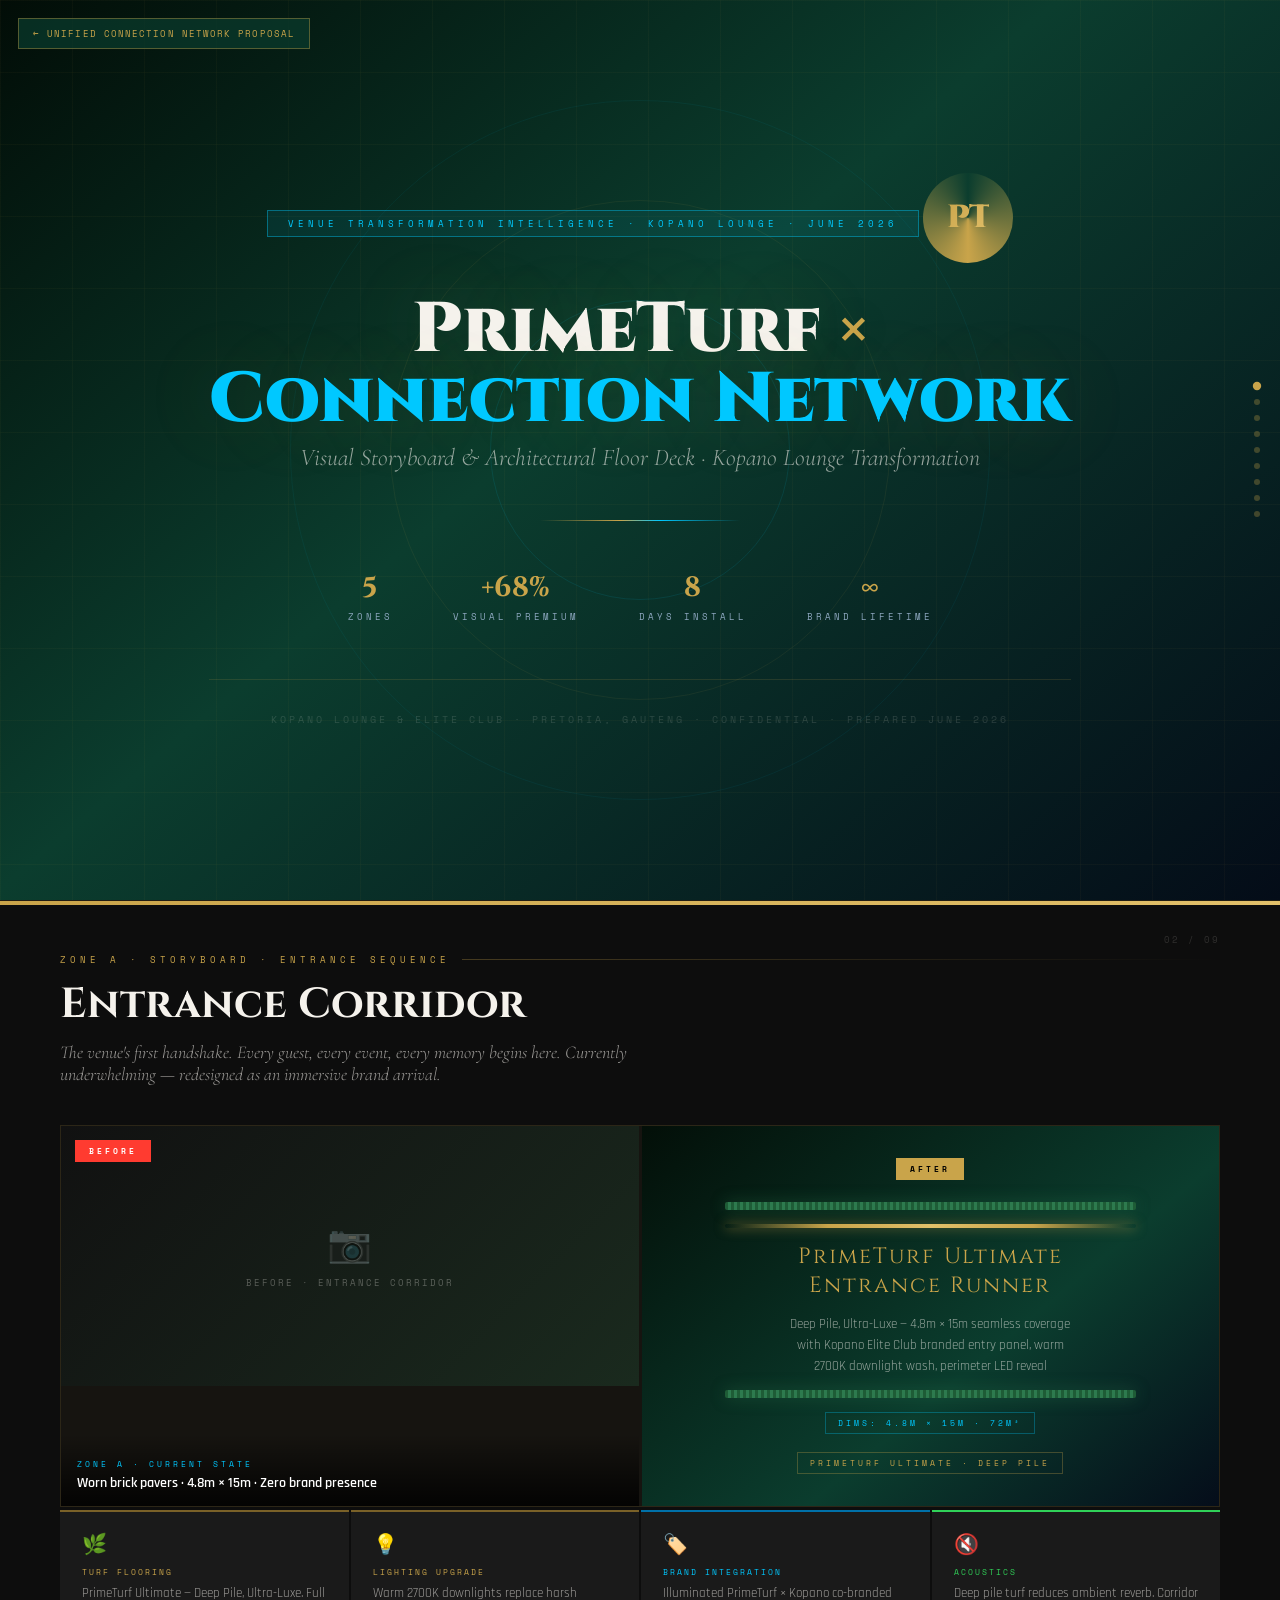
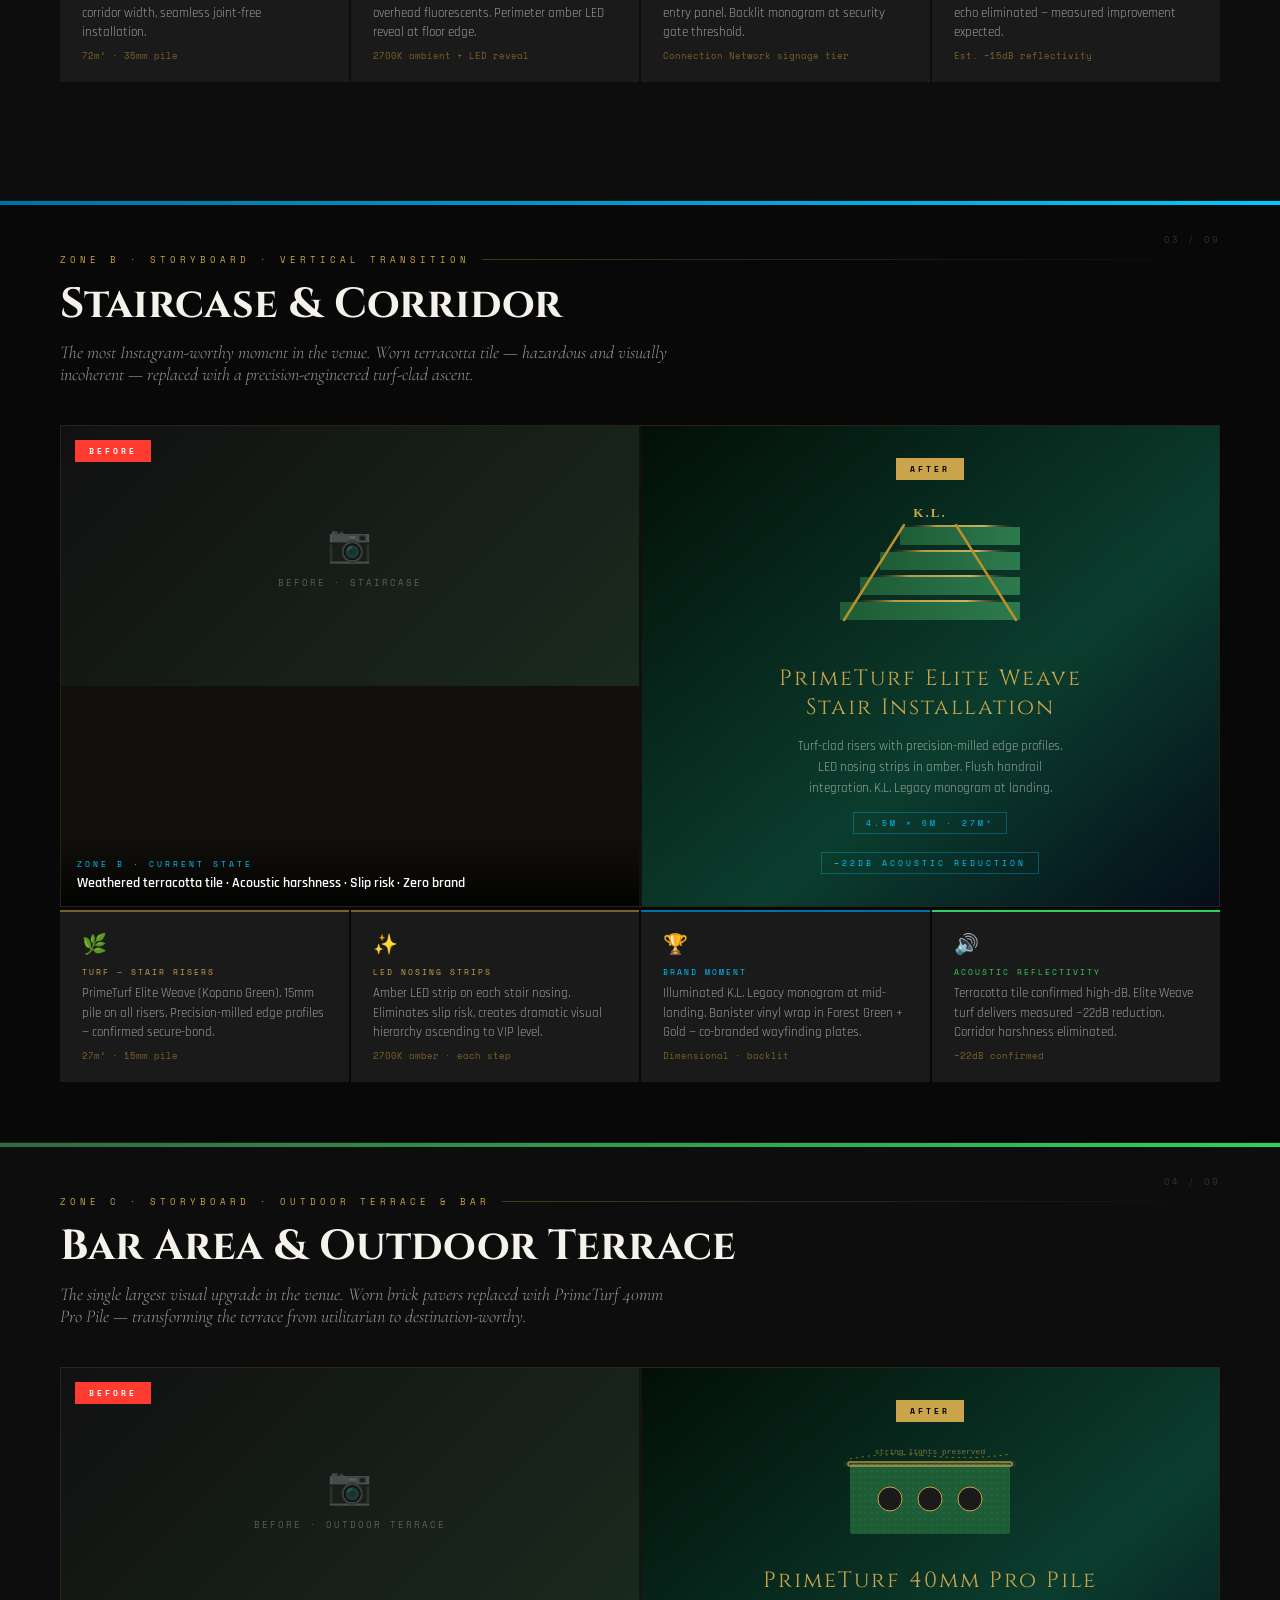
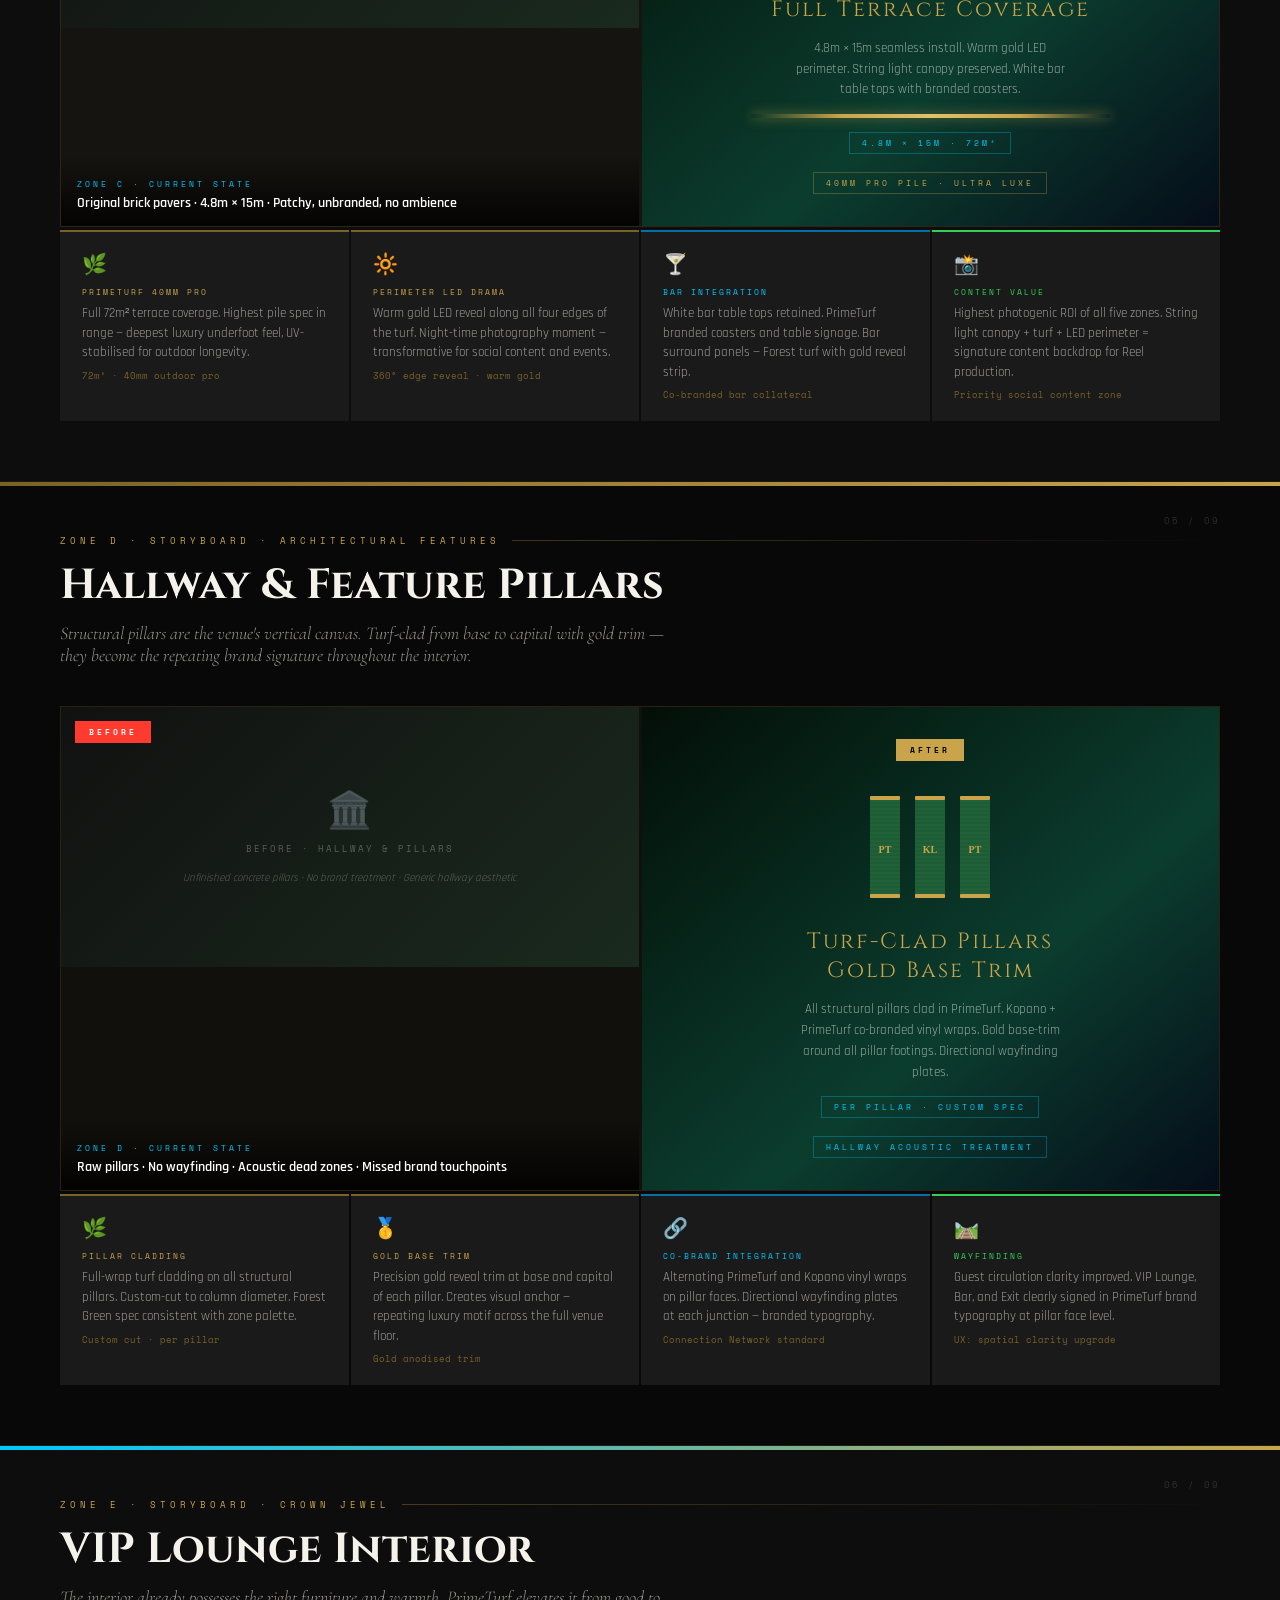
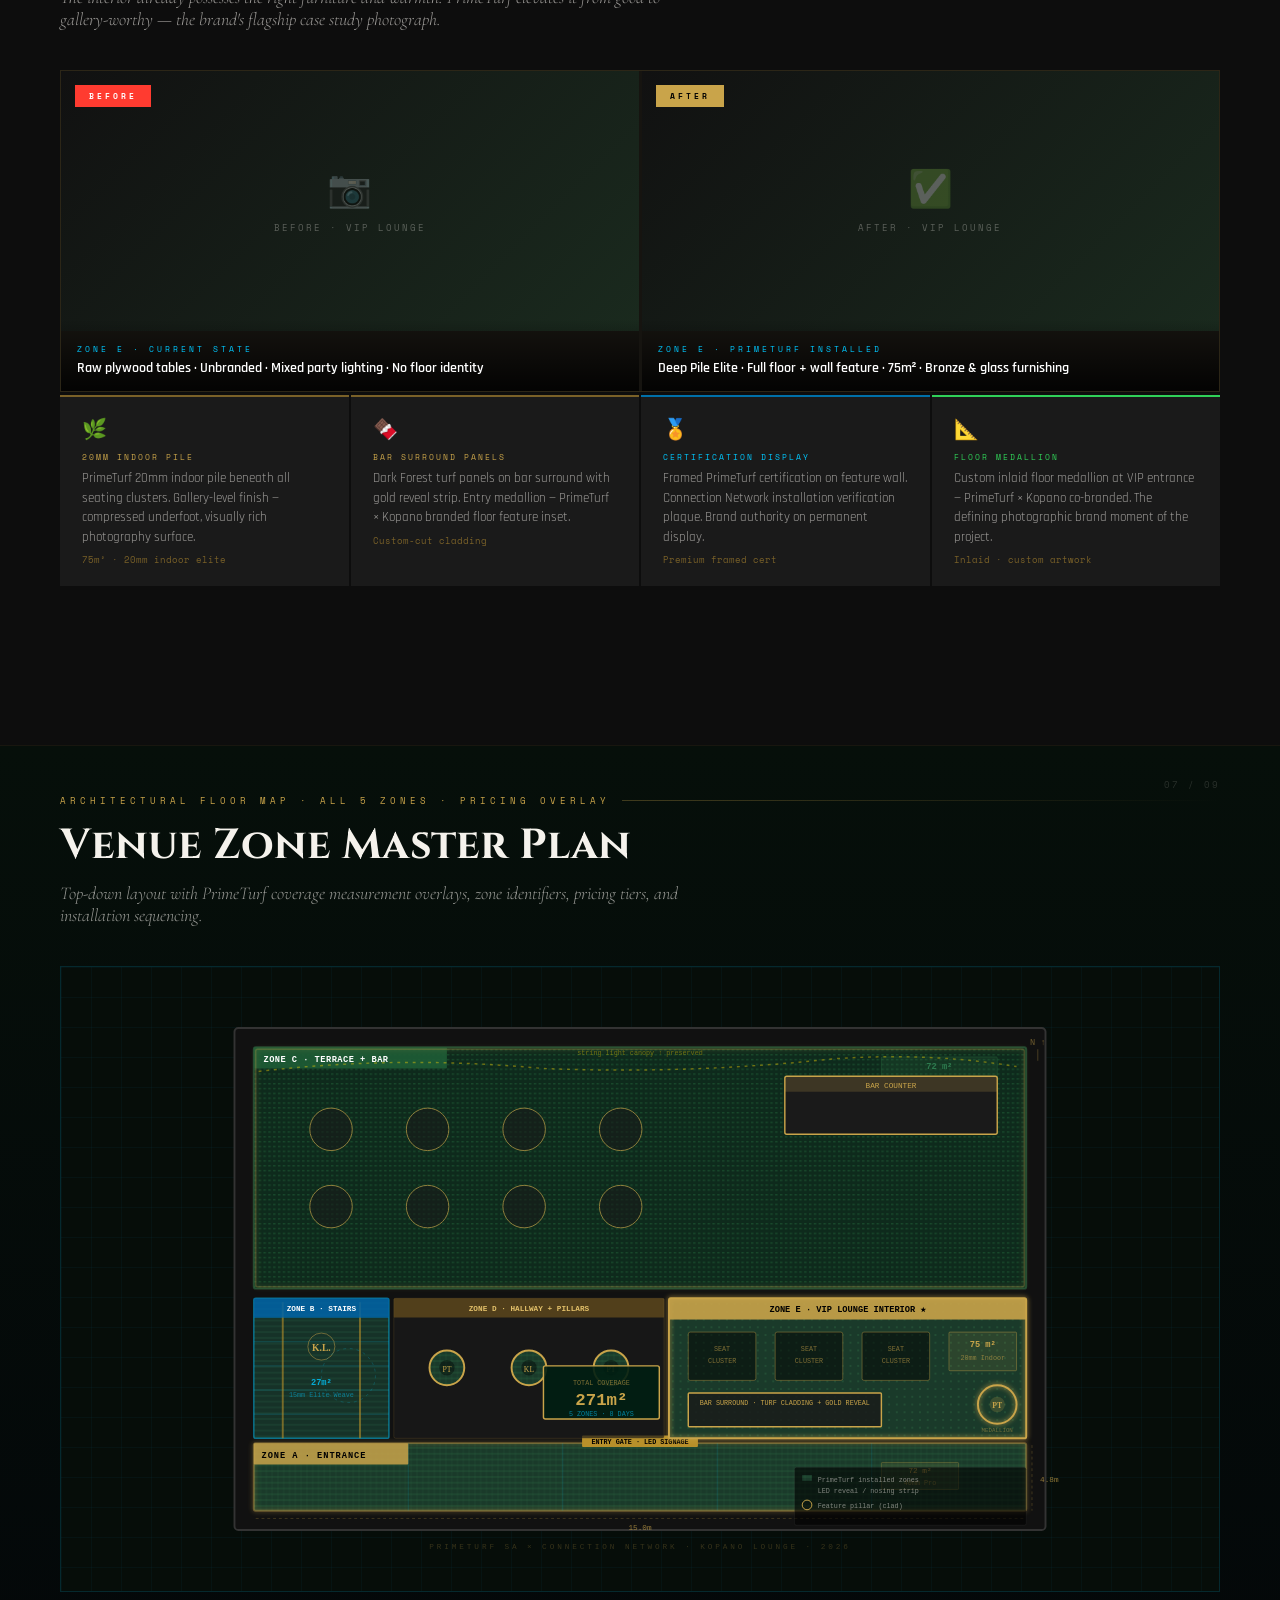
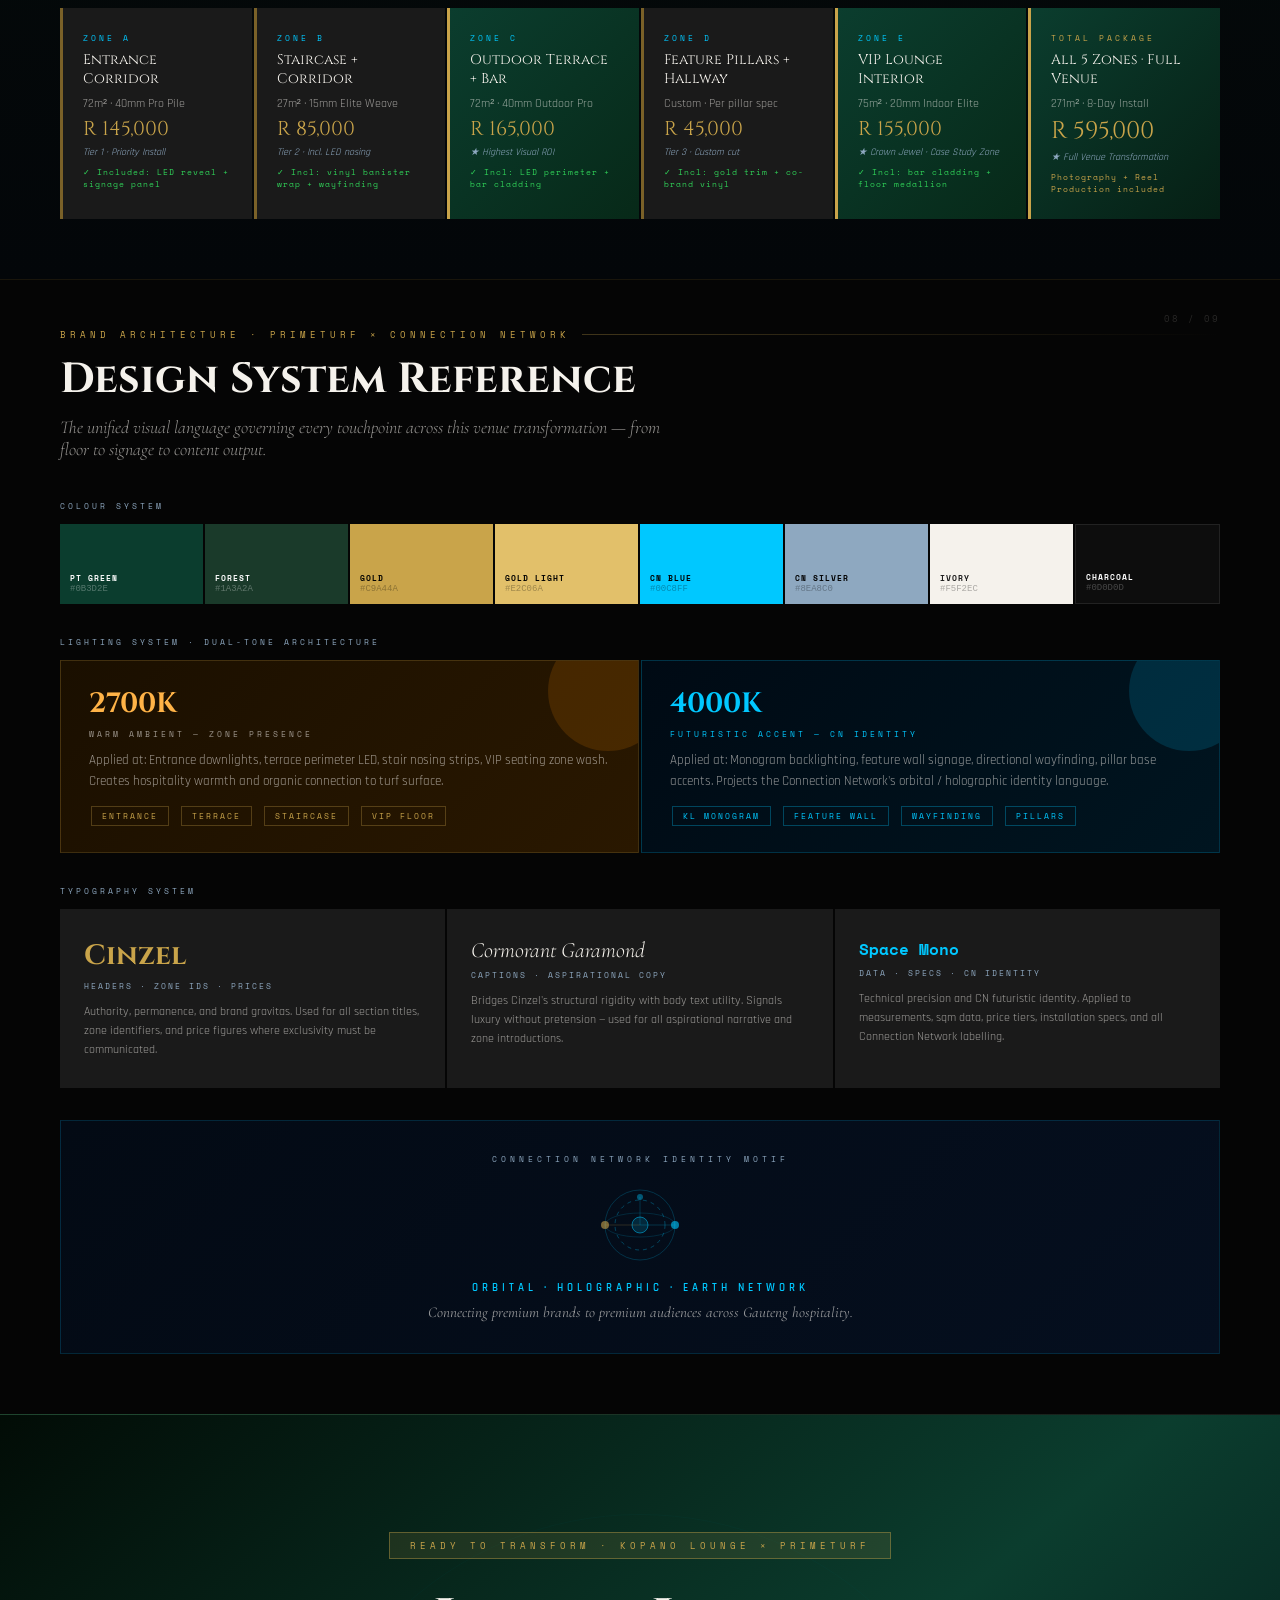
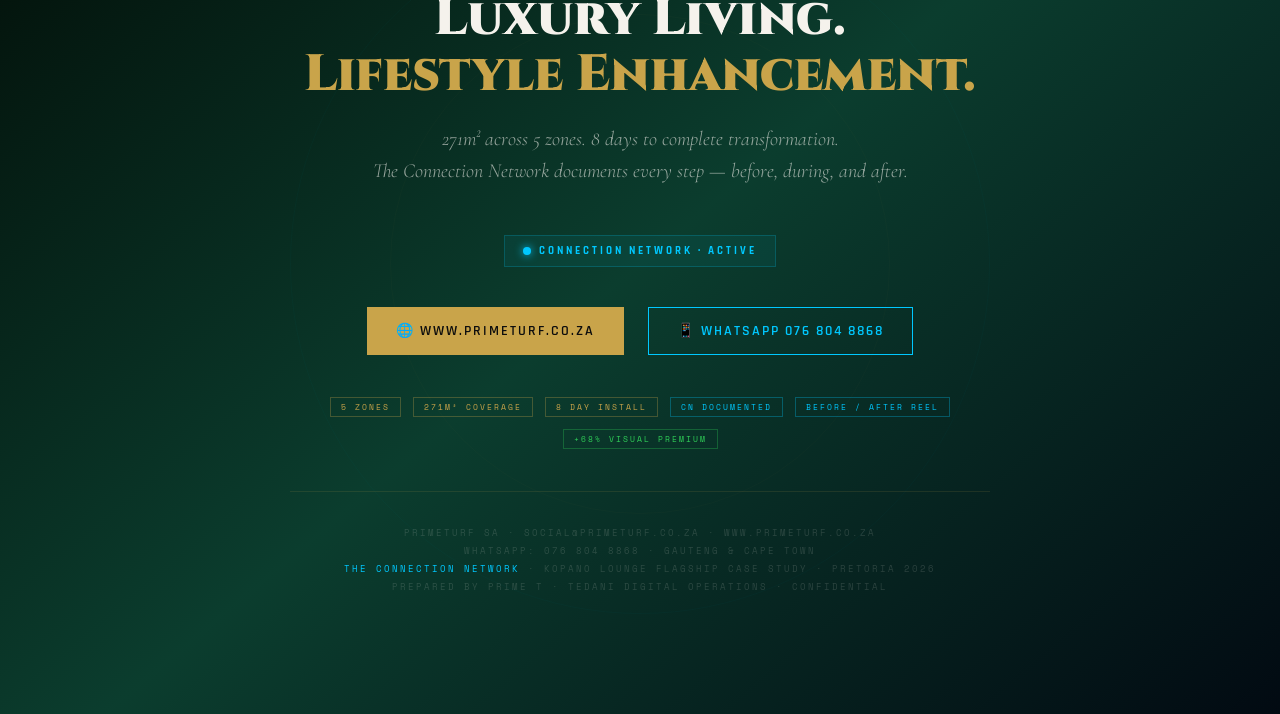
==== proposals/primeturf-storyboard.html @ d33a5ee0 "Link unified proposal to each partner's standalone branded deck Adds the PrimeTurf storyboard deck i" ====
<!DOCTYPE html>
<html lang="en">
<head>
<meta charset="UTF-8">
<meta name="viewport" content="width=device-width, initial-scale=1.0">
<title>PrimeTurf × Connection Network — Storyboard & Floor Map Deck</title>
<link href="https://fonts.googleapis.com/css2?family=Cinzel:wght@400;600;700;900&family=Cormorant+Garamond:ital,wght@0,300;0,400;0,600;1,300;1,400&family=Rajdhani:wght@300;400;500;600;700&family=Space+Mono:wght@400;700&display=swap" rel="stylesheet">
<style>
:root {
  --pt-green:   #0B3D2E;
  --pt-green2:  #1A3A2A;
  --pt-green3:  #2d6b43;
  --gold:       #C9A44A;
  --gold-lt:    #E2C06A;
  --gold-dim:   #7a6128;
  --ivory:      #F5F2EC;
  --ivory-dim:  rgba(245,242,236,0.6);
  --ivory-faint:rgba(245,242,236,0.15);
  --charcoal:   #0D0D0D;
  --smoke:      #1A1A1A;
  --mid:        #2E2E2E;
  --cn-blue:    #00C8FF;
  --cn-blue2:   #0070A8;
  --cn-silver:  #8EA8C0;
  --cn-glow:    rgba(0,200,255,0.12);
  --danger:     #FF3B30;
  --warn:       #FF9500;
  --ok:         #30D158;
}

*, *::before, *::after { margin:0; padding:0; box-sizing:border-box; }

html { scroll-behavior: smooth; }

body {
  background: var(--charcoal);
  color: var(--ivory);
  font-family: 'Rajdhani', sans-serif;
  overflow-x: hidden;
  font-size: 16px;
}

/* ══ SLIDE WRAPPER ══ */
.slide {
  min-height: 100vh;
  position: relative;
  overflow: hidden;
  display: flex;
  flex-direction: column;
}
.slide + .slide { border-top: 1px solid rgba(201,164,74,0.1); }

/* ══════════════════════════════════════
   SLIDE 01 — COVER
══════════════════════════════════════ */
.s-cover {
  background: linear-gradient(140deg, #020d07 0%, #0B3D2E 45%, #040c18 100%);
  align-items: center;
  justify-content: center;
  text-align: center;
  padding: 60px 40px;
}
.s-cover .grid-lines {
  position: absolute;
  inset: 0;
  background-image:
    linear-gradient(rgba(201,164,74,0.04) 1px, transparent 1px),
    linear-gradient(90deg, rgba(201,164,74,0.04) 1px, transparent 1px);
  background-size: 72px 72px;
}
/* Orbital rings */
.orbit-wrap {
  position: absolute;
  inset: 0;
  pointer-events: none;
}
.orbit {
  position: absolute;
  border-radius: 50%;
  border: 1px solid;
  animation: spin linear infinite;
}
.orbit-1 {
  width: 700px; height: 700px;
  top: 50%; left: 50%;
  transform: translate(-50%,-50%);
  border-color: rgba(0,200,255,0.06);
  animation-duration: 60s;
}
.orbit-2 {
  width: 500px; height: 500px;
  top: 50%; left: 50%;
  transform: translate(-50%,-50%);
  border-color: rgba(201,164,74,0.08);
  animation-duration: 40s;
  animation-direction: reverse;
}
.orbit-3 {
  width: 300px; height: 300px;
  top: 50%; left: 50%;
  transform: translate(-50%,-50%);
  border-color: rgba(0,200,255,0.1);
  animation-duration: 25s;
}
@keyframes spin { to { transform: translate(-50%,-50%) rotate(360deg); } }

.cover-inner { position: relative; z-index: 2; }
.cover-badge {
  display: inline-block;
  border: 1px solid rgba(0,200,255,0.4);
  background: rgba(0,200,255,0.08);
  color: var(--cn-blue);
  font-family: 'Space Mono', monospace;
  font-size: 9px;
  letter-spacing: 4px;
  text-transform: uppercase;
  padding: 6px 20px;
  margin-bottom: 40px;
}
.cover-logo-pt {
  display: inline-flex;
  align-items: center;
  justify-content: center;
  width: 90px; height: 90px;
  border-radius: 50%;
  background: conic-gradient(from 0deg, var(--pt-green), var(--gold), var(--pt-green));
  margin-bottom: 32px;
  position: relative;
}
.cover-logo-pt .monogram {
  font-family: 'Cinzel', serif;
  font-size: 32px;
  font-weight: 900;
  background: linear-gradient(135deg, var(--gold), var(--gold-lt));
  -webkit-background-clip: text;
  -webkit-text-fill-color: transparent;
  letter-spacing: -2px;
}
.cover-h1 {
  font-family: 'Cinzel', serif;
  font-size: clamp(32px,5.5vw,72px);
  font-weight: 900;
  line-height: 1;
  color: var(--ivory);
  text-shadow: 0 0 80px rgba(201,164,74,0.2);
  margin-bottom: 8px;
}
.cover-h1 .x { color: var(--gold); }
.cover-h1 .cn { color: var(--cn-blue); }
.cover-sub {
  font-family: 'Cormorant Garamond', serif;
  font-size: clamp(16px,2vw,24px);
  font-weight: 300;
  font-style: italic;
  color: var(--ivory-dim);
  margin-bottom: 48px;
}
.cover-divider {
  width: 200px;
  height: 1px;
  background: linear-gradient(90deg, transparent, var(--gold) 40%, var(--cn-blue) 60%, transparent);
  margin: 0 auto 48px;
}
.cover-stats {
  display: flex;
  gap: 60px;
  justify-content: center;
  flex-wrap: wrap;
}
.cs-item { text-align: center; }
.cs-val {
  font-family: 'Cinzel', serif;
  font-size: 28px;
  font-weight: 700;
  color: var(--gold);
  display: block;
}
.cs-label {
  font-family: 'Space Mono', monospace;
  font-size: 9px;
  letter-spacing: 3px;
  text-transform: uppercase;
  color: var(--cn-silver);
  margin-top: 4px;
  display: block;
}
.cover-venue {
  margin-top: 56px;
  padding-top: 32px;
  border-top: 1px solid rgba(201,164,74,0.15);
  font-family: 'Space Mono', monospace;
  font-size: 10px;
  letter-spacing: 3px;
  color: var(--ivory-faint);
  text-transform: uppercase;
}

/* ══════════════════════════════════════
   SLIDE HEADER COMPONENT
══════════════════════════════════════ */
.slide-hdr {
  padding: 48px 60px 0;
  position: relative;
  z-index: 2;
}
.slide-hdr .eyebrow {
  font-family: 'Space Mono', monospace;
  font-size: 9px;
  letter-spacing: 4px;
  text-transform: uppercase;
  color: var(--gold);
  margin-bottom: 10px;
  display: flex;
  align-items: center;
  gap: 12px;
}
.slide-hdr .eyebrow::after {
  content: '';
  flex: 1;
  height: 1px;
  background: linear-gradient(90deg, rgba(201,164,74,0.3), transparent);
}
.slide-hdr h2 {
  font-family: 'Cinzel', serif;
  font-size: clamp(22px,3.5vw,42px);
  font-weight: 700;
  color: var(--ivory);
  margin-bottom: 8px;
}
.slide-hdr .intro {
  font-family: 'Cormorant Garamond', serif;
  font-size: 18px;
  font-weight: 300;
  font-style: italic;
  color: var(--ivory-dim);
  max-width: 620px;
}
.slide-body { padding: 40px 60px 60px; position: relative; z-index: 2; }

/* ══════════════════════════════════════
   SLIDE 02–06 — STORYBOARD ZONES
══════════════════════════════════════ */
.s-zone {
  background: var(--charcoal);
}
.s-zone.alt { background: #080808; }

/* Before / After frame */
.ba-frame {
  display: grid;
  grid-template-columns: 1fr 1fr;
  gap: 3px;
  border: 1px solid rgba(201,164,74,0.12);
  background: rgba(201,164,74,0.05);
  overflow: hidden;
}
@media(max-width:700px){ .ba-frame { grid-template-columns:1fr; } }

.ba-panel {
  position: relative;
  min-height: 320px;
  overflow: hidden;
  display: flex;
  flex-direction: column;
}
.ba-img {
  width:100%; height:100%;
  object-fit: cover;
  display: block;
  flex: 1;
  min-height: 280px;
}
.ba-panel.before .ba-img {
  filter: saturate(0.3) brightness(0.6) contrast(1.1);
}
.ba-panel.after-render {
  background: linear-gradient(140deg, #030f08 0%, var(--pt-green) 60%, #050d1a 100%);
  min-height: 320px;
  display: flex;
  flex-direction: column;
  align-items: center;
  justify-content: center;
  gap: 14px;
  padding: 32px;
}

.ba-stamp {
  position: absolute;
  top: 14px; left: 14px;
  font-family: 'Space Mono', monospace;
  font-size: 8px;
  font-weight: 700;
  letter-spacing: 3px;
  text-transform: uppercase;
  padding: 5px 14px;
  z-index: 3;
}
.ba-panel.before .ba-stamp { background: var(--danger); color: #fff; }
.ba-panel.after .ba-stamp,
.ba-panel.after-render .ba-stamp { background: var(--gold); color: #000; }

.ba-caption {
  position: absolute;
  bottom: 0; left: 0; right: 0;
  background: linear-gradient(transparent, rgba(0,0,0,0.85));
  padding: 24px 16px 14px;
  z-index: 2;
}
.ba-caption .zone-id {
  font-family: 'Space Mono', monospace;
  font-size: 8px;
  letter-spacing: 3px;
  text-transform: uppercase;
  color: var(--cn-blue);
  margin-bottom: 4px;
}
.ba-caption .issue {
  font-size: 14px;
  font-weight: 600;
  color: #fff;
}

/* After mockup content */
.ar-icon { font-size: 48px; }
.ar-title {
  font-family: 'Cinzel', serif;
  font-size: clamp(14px,1.8vw,22px);
  color: var(--gold);
  text-align: center;
  letter-spacing: 2px;
}
.ar-desc {
  font-size: 13px;
  color: var(--ivory-dim);
  text-align: center;
  line-height: 1.6;
  max-width: 280px;
}
.ar-tag {
  font-family: 'Space Mono', monospace;
  font-size: 8px;
  letter-spacing: 3px;
  text-transform: uppercase;
  color: var(--cn-blue);
  border: 1px solid rgba(0,200,255,0.3);
  padding: 4px 12px;
}
.ar-turf {
  width: 80%;
  height: 8px;
  background: repeating-linear-gradient(90deg, #1e5c36, #1e5c36 3px, #2d7a4e 3px, #2d7a4e 6px);
  border-radius: 2px;
  box-shadow: 0 0 16px rgba(45,122,78,0.4);
}
.ar-led {
  width: 80%;
  height: 4px;
  background: linear-gradient(90deg, transparent, var(--gold), var(--gold-lt), var(--gold), transparent);
  box-shadow: 0 0 12px rgba(201,164,74,0.6);
  border-radius: 2px;
}

/* Annotation strip */
.annotations {
  display: grid;
  grid-template-columns: repeat(auto-fit, minmax(180px, 1fr));
  gap: 2px;
  margin-top: 3px;
}
.ann {
  background: var(--smoke);
  padding: 20px 22px;
  border-top: 2px solid var(--gold-dim);
  position: relative;
}
.ann.cn { border-top-color: var(--cn-blue2); }
.ann.ok { border-top-color: var(--ok); }
.ann-ico {
  font-size: 20px;
  margin-bottom: 8px;
  display: block;
}
.ann-label {
  font-family: 'Space Mono', monospace;
  font-size: 8px;
  letter-spacing: 2px;
  text-transform: uppercase;
  color: var(--gold);
  margin-bottom: 6px;
}
.ann.cn .ann-label { color: var(--cn-blue); }
.ann.ok .ann-label { color: var(--ok); }
.ann-text {
  font-size: 13px;
  color: var(--ivory-dim);
  line-height: 1.5;
}
.ann-spec {
  font-family: 'Space Mono', monospace;
  font-size: 9px;
  color: var(--gold-dim);
  margin-top: 6px;
}

/* zone color bars */
.zone-bar {
  height: 4px;
  width: 100%;
}
.zone-a .zone-bar { background: linear-gradient(90deg, var(--gold), var(--gold-lt)); }
.zone-b .zone-bar { background: linear-gradient(90deg, var(--cn-blue2), var(--cn-blue)); }
.zone-c .zone-bar { background: linear-gradient(90deg, var(--pt-green3), var(--ok)); }
.zone-d .zone-bar { background: linear-gradient(90deg, var(--gold-dim), var(--gold)); }
.zone-e .zone-bar { background: linear-gradient(90deg, var(--cn-blue), var(--gold)); }

/* ══════════════════════════════════════
   SLIDE 07 — FLOOR MAP
══════════════════════════════════════ */
.s-floormap {
  background: linear-gradient(180deg, #060f0a 0%, #030609 100%);
}
.floormap-wrap {
  position: relative;
  width: 100%;
  max-width: 900px;
  margin: 0 auto;
}

/* Top-down floor SVG container */
.floor-svg-wrap {
  background: #060d09;
  border: 1px solid rgba(0,200,255,0.15);
  padding: 32px;
  position: relative;
  overflow: hidden;
}
.floor-svg-wrap::before {
  content: '';
  position: absolute;
  inset: 0;
  background-image:
    linear-gradient(rgba(0,200,255,0.04) 1px, transparent 1px),
    linear-gradient(90deg, rgba(0,200,255,0.04) 1px, transparent 1px);
  background-size: 30px 30px;
}
.floor-svg-wrap svg { position: relative; z-index: 2; display: block; }

/* Pricing table */
.pricing-grid {
  display: grid;
  grid-template-columns: repeat(auto-fit, minmax(160px, 1fr));
  gap: 2px;
  margin-top: 3px;
}
.price-card {
  background: var(--smoke);
  padding: 24px 20px;
  border-left: 3px solid var(--gold-dim);
  transition: border-color 0.2s;
}
.price-card:hover { border-left-color: var(--gold); }
.price-card.featured {
  background: linear-gradient(135deg, #0B3D2E 0%, #072918 100%);
  border-left-color: var(--gold);
}
.price-zone {
  font-family: 'Space Mono', monospace;
  font-size: 8px;
  letter-spacing: 3px;
  text-transform: uppercase;
  color: var(--cn-blue);
  margin-bottom: 6px;
}
.price-name {
  font-family: 'Cinzel', serif;
  font-size: 14px;
  color: var(--ivory);
  margin-bottom: 8px;
}
.price-sqm {
  font-size: 12px;
  color: var(--ivory-dim);
  margin-bottom: 4px;
}
.price-val {
  font-family: 'Cinzel', serif;
  font-size: 20px;
  color: var(--gold);
}
.price-tier {
  font-size: 10px;
  color: var(--cn-silver);
  margin-top: 4px;
  font-style: italic;
}
.price-note {
  font-family: 'Space Mono', monospace;
  font-size: 8px;
  color: var(--ok);
  margin-top: 8px;
  letter-spacing: 1px;
}

/* ══════════════════════════════════════
   SLIDE 08 — BRAND SYSTEM
══════════════════════════════════════ */
.s-brand { background: #050505; }
.palette-strip {
  display: flex;
  gap: 2px;
  margin-bottom: 32px;
  flex-wrap: wrap;
}
.swatch {
  flex: 1; min-width: 100px;
  height: 80px;
  display: flex;
  flex-direction: column;
  justify-content: flex-end;
  padding: 10px;
}
.sw-name {
  font-family: 'Space Mono', monospace;
  font-size: 8px;
  font-weight: 700;
  letter-spacing: 1px;
  text-transform: uppercase;
}
.sw-hex { font-family: monospace; font-size: 9px; opacity: 0.6; }
.light-system {
  display: grid;
  grid-template-columns: 1fr 1fr;
  gap: 2px;
  margin-bottom: 32px;
}
.light-card {
  padding: 24px 28px;
  position: relative;
  overflow: hidden;
}
.light-card.warm {
  background: linear-gradient(135deg, #1a0f00, #2a1800);
  border: 1px solid rgba(201,164,74,0.2);
}
.light-card.cool {
  background: linear-gradient(135deg, #000a14, #001520);
  border: 1px solid rgba(0,200,255,0.2);
}
.light-card::before {
  content: '';
  position: absolute;
  top: -30px; right: -30px;
  width: 120px; height: 120px;
  border-radius: 50%;
  opacity: 0.15;
}
.light-card.warm::before { background: #FF8C00; }
.light-card.cool::before { background: var(--cn-blue); }
.light-temp {
  font-family: 'Cinzel', serif;
  font-size: 28px;
  font-weight: 700;
  margin-bottom: 6px;
}
.light-card.warm .light-temp { color: #FFB347; }
.light-card.cool .light-temp { color: var(--cn-blue); }
.light-label {
  font-family: 'Space Mono', monospace;
  font-size: 8px;
  letter-spacing: 3px;
  text-transform: uppercase;
  color: var(--ivory-dim);
  margin-bottom: 10px;
}
.light-desc { font-size: 13px; color: var(--ivory-dim); line-height: 1.6; }

/* ══════════════════════════════════════
   SLIDE 09 — CTA / CONTACT
══════════════════════════════════════ */
.s-cta {
  background: linear-gradient(140deg, #020c06 0%, #0B3D2E 50%, #020a12 100%);
  align-items: center;
  justify-content: center;
  text-align: center;
  padding: 80px 40px;
}
.cta-inner { position: relative; z-index: 2; max-width: 700px; margin: 0 auto; }
.cta-badge {
  display: inline-block;
  background: rgba(201,164,74,0.12);
  border: 1px solid rgba(201,164,74,0.4);
  color: var(--gold);
  font-family: 'Space Mono', monospace;
  font-size: 9px;
  letter-spacing: 4px;
  text-transform: uppercase;
  padding: 6px 20px;
  margin-bottom: 32px;
}
.cta-h {
  font-family: 'Cinzel', serif;
  font-size: clamp(28px,4vw,52px);
  font-weight: 900;
  color: var(--ivory);
  line-height: 1.1;
  margin-bottom: 20px;
}
.cta-sub {
  font-family: 'Cormorant Garamond', serif;
  font-size: 20px;
  font-weight: 300;
  font-style: italic;
  color: var(--ivory-dim);
  margin-bottom: 48px;
  line-height: 1.6;
}
.contact-row {
  display: flex;
  gap: 24px;
  justify-content: center;
  flex-wrap: wrap;
  margin-bottom: 40px;
}
.contact-btn {
  display: inline-flex;
  align-items: center;
  gap: 10px;
  padding: 14px 28px;
  font-family: 'Rajdhani', sans-serif;
  font-size: 14px;
  font-weight: 600;
  letter-spacing: 2px;
  text-transform: uppercase;
  text-decoration: none;
  transition: all 0.2s;
}
.contact-btn.primary {
  background: var(--gold);
  color: var(--charcoal);
  border: 1px solid var(--gold);
}
.contact-btn.primary:hover { background: var(--gold-lt); }
.contact-btn.secondary {
  background: transparent;
  color: var(--cn-blue);
  border: 1px solid var(--cn-blue);
}
.contact-btn.secondary:hover { background: rgba(0,200,255,0.08); }
.footer-line {
  border-top: 1px solid rgba(201,164,74,0.12);
  padding-top: 32px;
  font-family: 'Space Mono', monospace;
  font-size: 9px;
  letter-spacing: 2px;
  color: var(--ivory-faint);
  text-transform: uppercase;
  line-height: 2;
}

/* ══════════════════════════════════════
   NAV DOTS
══════════════════════════════════════ */
.nav-dots {
  position: fixed;
  right: 20px;
  top: 50%;
  transform: translateY(-50%);
  display: flex;
  flex-direction: column;
  gap: 10px;
  z-index: 100;
}
.nd {
  width: 6px; height: 6px;
  border-radius: 50%;
  background: rgba(201,164,74,0.3);
  cursor: pointer;
  transition: all 0.2s;
}
.nd:hover, .nd.active { background: var(--gold); transform: scale(1.4); }

/* ══ UTILITY ══ */
.divider-gold {
  width: 80px; height: 1px;
  background: linear-gradient(90deg, transparent, var(--gold), transparent);
  margin: 20px 0;
}
.tag {
  display: inline-block;
  font-family: 'Space Mono', monospace;
  font-size: 8px;
  letter-spacing: 2px;
  text-transform: uppercase;
  padding: 3px 10px;
  border: 1px solid rgba(201,164,74,0.3);
  color: var(--gold);
  margin: 2px;
}
.tag.cn { border-color: rgba(0,200,255,0.3); color: var(--cn-blue); }
.tag.ok { border-color: rgba(48,209,88,0.3); color: var(--ok); }

/* CN brand mark */
.cn-mark {
  display: inline-flex;
  align-items: center;
  gap: 8px;
  padding: 8px 18px;
  background: rgba(0,200,255,0.06);
  border: 1px solid rgba(0,200,255,0.2);
}
.cn-mark-text {
  font-family: 'Rajdhani', sans-serif;
  font-size: 11px;
  font-weight: 700;
  letter-spacing: 3px;
  color: var(--cn-blue);
  text-transform: uppercase;
}
.cn-dot {
  width: 8px; height: 8px;
  border-radius: 50%;
  background: var(--cn-blue);
  box-shadow: 0 0 8px var(--cn-blue);
  animation: pulse 2s ease-in-out infinite;
}
@keyframes pulse {
  0%,100% { box-shadow: 0 0 8px var(--cn-blue); opacity: 1; }
  50% { box-shadow: 0 0 18px var(--cn-blue); opacity: 0.7; }
}

/* image fallback placeholder */
.img-placeholder {
  width: 100%; min-height: 260px;
  background: linear-gradient(135deg, #111 0%, #1a2a1e 100%);
  display: flex; align-items: center; justify-content: center;
  flex-direction: column; gap: 8px;
}
.img-placeholder .ph-icon { font-size: 36px; opacity: 0.3; }
.img-placeholder .ph-text {
  font-family: 'Space Mono', monospace;
  font-size: 9px; letter-spacing: 2px; opacity: 0.3; text-transform: uppercase;
}

/* Slide number */
.slide-num {
  position: absolute;
  top: 32px; right: 60px;
  font-family: 'Space Mono', monospace;
  font-size: 9px;
  letter-spacing: 2px;
  color: var(--ivory-faint);
  z-index: 5;
}

/* ══ RESPONSIVE ══ */
@media(max-width:768px){
  .slide-hdr, .slide-body { padding-left: 24px; padding-right: 24px; }
  .slide-num { right: 24px; }
  .annotations { grid-template-columns: 1fr 1fr; }
  .pricing-grid { grid-template-columns: 1fr 1fr; }
  .light-system { grid-template-columns: 1fr; }
}
@media(max-width:480px){
  .annotations { grid-template-columns: 1fr; }
  .pricing-grid { grid-template-columns: 1fr; }
  .cover-stats { gap: 30px; }
  .nav-dots { display: none; }
}
</style>
</head>
<body>

<a href="../index.html" style="position:fixed; top:18px; left:18px; z-index:999; font-family:'Space Mono',monospace; font-size:9px; letter-spacing:0.12em; text-transform:uppercase; color:#C9A44A; border:1px solid rgba(201,164,74,0.4); background:rgba(11,61,46,0.7); padding:8px 14px; text-decoration:none;">&larr; Unified Connection Network Proposal</a>

<!-- NAV DOTS -->
<nav class="nav-dots">
  <div class="nd" onclick="document.getElementById('s1').scrollIntoView({behavior:'smooth'})"></div>
  <div class="nd" onclick="document.getElementById('s2').scrollIntoView({behavior:'smooth'})"></div>
  <div class="nd" onclick="document.getElementById('s3').scrollIntoView({behavior:'smooth'})"></div>
  <div class="nd" onclick="document.getElementById('s4').scrollIntoView({behavior:'smooth'})"></div>
  <div class="nd" onclick="document.getElementById('s5').scrollIntoView({behavior:'smooth'})"></div>
  <div class="nd" onclick="document.getElementById('s6').scrollIntoView({behavior:'smooth'})"></div>
  <div class="nd" onclick="document.getElementById('s7').scrollIntoView({behavior:'smooth'})"></div>
  <div class="nd" onclick="document.getElementById('s8').scrollIntoView({behavior:'smooth'})"></div>
  <div class="nd" onclick="document.getElementById('s9').scrollIntoView({behavior:'smooth'})"></div>
</nav>

<!-- ══════════════════════════════════════════
     SLIDE 01 — COVER
══════════════════════════════════════════ -->
<section class="slide s-cover" id="s1">
  <div class="grid-lines"></div>
  <div class="orbit-wrap">
    <div class="orbit orbit-1"></div>
    <div class="orbit orbit-2"></div>
    <div class="orbit orbit-3"></div>
  </div>

  <div class="cover-inner">
    <div class="cover-badge">Venue Transformation Intelligence · Kopano Lounge · June 2026</div>

    <div class="cover-logo-pt">
      <span class="monogram">PT</span>
    </div>

    <h1 class="cover-h1">
      PrimeTurf <span class="x">×</span><br>
      <span class="cn">Connection Network</span>
    </h1>
    <p class="cover-sub">Visual Storyboard & Architectural Floor Deck · Kopano Lounge Transformation</p>

    <div class="cover-divider"></div>

    <div class="cover-stats">
      <div class="cs-item">
        <span class="cs-val">5</span>
        <span class="cs-label">Zones</span>
      </div>
      <div class="cs-item">
        <span class="cs-val">+68%</span>
        <span class="cs-label">Visual Premium</span>
      </div>
      <div class="cs-item">
        <span class="cs-val">8</span>
        <span class="cs-label">Days Install</span>
      </div>
      <div class="cs-item">
        <span class="cs-val">∞</span>
        <span class="cs-label">Brand Lifetime</span>
      </div>
    </div>

    <div class="cover-venue">
      Kopano Lounge & Elite Club · Pretoria, Gauteng · Confidential · Prepared June 2026
    </div>
  </div>
</section>


<!-- ══════════════════════════════════════════
     SLIDE 02 — ZONE A: ENTRANCE CORRIDOR
══════════════════════════════════════════ -->
<section class="slide s-zone zone-a" id="s2">
  <div class="zone-bar"></div>
  <div class="slide-num">02 / 09</div>

  <div class="slide-hdr">
    <div class="eyebrow">Zone A · Storyboard · Entrance Sequence</div>
    <h2>Entrance Corridor</h2>
    <p class="intro">The venue's first handshake. Every guest, every event, every memory begins here. Currently underwhelming — redesigned as an immersive brand arrival.</p>
  </div>

  <div class="slide-body">
    <div class="ba-frame">
      <!-- BEFORE -->
      <div class="ba-panel before">
        <img class="ba-img" src="image_24_.jpg" alt="Entrance corridor before — worn brick, harsh lighting" onerror="this.style.display='none';this.nextElementSibling.style.display='flex'">
        <div class="img-placeholder" style="display:none"><span class="ph-icon">📷</span><span class="ph-text">Before · Entrance Corridor</span></div>
        <div class="ba-stamp">Before</div>
        <div class="ba-caption">
          <div class="zone-id">Zone A · Current State</div>
          <div class="issue">Worn brick pavers · 4.8m × 15m · Zero brand presence</div>
        </div>
      </div>
      <!-- AFTER -->
      <div class="ba-panel after-render">
        <div class="ba-stamp" style="position:relative;top:auto;left:auto;margin-bottom:8px">After</div>
        <div class="ar-turf"></div>
        <div class="ar-led"></div>
        <div class="ar-title">PrimeTurf Ultimate<br>Entrance Runner</div>
        <div class="ar-desc">Deep Pile, Ultra-Luxe — 4.8m × 15m seamless coverage with Kopano Elite Club branded entry panel, warm 2700K downlight wash, perimeter LED reveal</div>
        <div class="ar-turf"></div>
        <div class="ar-tag">Dims: 4.8m × 15m · 72m²</div>
        <div class="ar-tag" style="border-color:rgba(201,164,74,0.3);color:var(--gold);margin-top:4px">PrimeTurf Ultimate · Deep Pile</div>
      </div>
    </div>

    <div class="annotations">
      <div class="ann">
        <span class="ann-ico">🌿</span>
        <div class="ann-label">Turf Flooring</div>
        <div class="ann-text">PrimeTurf Ultimate — Deep Pile, Ultra-Luxe. Full corridor width, seamless joint-free installation.</div>
        <div class="ann-spec">72m² · 35mm pile</div>
      </div>
      <div class="ann">
        <span class="ann-ico">💡</span>
        <div class="ann-label">Lighting Upgrade</div>
        <div class="ann-text">Warm 2700K downlights replace harsh overhead fluorescents. Perimeter amber LED reveal at floor edge.</div>
        <div class="ann-spec">2700K ambient + LED reveal</div>
      </div>
      <div class="ann cn">
        <span class="ann-ico">🏷️</span>
        <div class="ann-label">Brand Integration</div>
        <div class="ann-text">Illuminated PrimeTurf × Kopano co-branded entry panel. Backlit monogram at security gate threshold.</div>
        <div class="ann-spec">Connection Network signage tier</div>
      </div>
      <div class="ann ok">
        <span class="ann-ico">🔇</span>
        <div class="ann-label">Acoustics</div>
        <div class="ann-text">Deep pile turf reduces ambient reverb. Corridor echo eliminated — measured improvement expected.</div>
        <div class="ann-spec">Est. −15dB reflectivity</div>
      </div>
    </div>
  </div>
</section>


<!-- ══════════════════════════════════════════
     SLIDE 03 — ZONE B: STAIRCASE
══════════════════════════════════════════ -->
<section class="slide s-zone alt zone-b" id="s3">
  <div class="zone-bar"></div>
  <div class="slide-num">03 / 09</div>

  <div class="slide-hdr">
    <div class="eyebrow">Zone B · Storyboard · Vertical Transition</div>
    <h2>Staircase & Corridor</h2>
    <p class="intro">The most Instagram-worthy moment in the venue. Worn terracotta tile — hazardous and visually incoherent — replaced with a precision-engineered turf-clad ascent.</p>
  </div>

  <div class="slide-body">
    <div class="ba-frame">
      <!-- BEFORE -->
      <div class="ba-panel before">
        <img class="ba-img" src="image_34_.jpg" alt="Staircase before — terracotta tile, poor lighting" onerror="this.style.display='none';this.nextElementSibling.style.display='flex'">
        <div class="img-placeholder" style="display:none"><span class="ph-icon">📷</span><span class="ph-text">Before · Staircase</span></div>
        <div class="ba-stamp">Before</div>
        <div class="ba-caption">
          <div class="zone-id">Zone B · Current State</div>
          <div class="issue">Weathered terracotta tile · Acoustic harshness · Slip risk · Zero brand</div>
        </div>
      </div>
      <!-- AFTER mockup -->
      <div class="ba-panel after-render">
        <div class="ba-stamp" style="position:relative;top:auto;left:auto;margin-bottom:8px">After</div>
        <!-- stair SVG mockup -->
        <svg width="200" height="140" viewBox="0 0 200 140" style="margin-bottom:8px">
          <defs>
            <linearGradient id="turfG" x1="0" y1="0" x2="1" y2="0">
              <stop offset="0%" stop-color="#1e5c36"/>
              <stop offset="100%" stop-color="#2d7a4e"/>
            </linearGradient>
            <linearGradient id="ledG" x1="0" y1="0" x2="1" y2="0">
              <stop offset="0%" stop-color="transparent"/>
              <stop offset="30%" stop-color="#C9A44A"/>
              <stop offset="70%" stop-color="#E2C06A"/>
              <stop offset="100%" stop-color="transparent"/>
            </linearGradient>
          </defs>
          <!-- Steps -->
          <rect x="10" y="100" width="180" height="18" fill="url(#turfG)" rx="1"/>
          <rect x="10" y="98" width="180" height="2" fill="url(#ledG)" opacity="0.9"/>
          <rect x="30" y="75"  width="160" height="18" fill="url(#turfG)" rx="1"/>
          <rect x="30" y="73"  width="160" height="2" fill="url(#ledG)" opacity="0.9"/>
          <rect x="50" y="50"  width="140" height="18" fill="url(#turfG)" rx="1"/>
          <rect x="50" y="48"  width="140" height="2" fill="url(#ledG)" opacity="0.9"/>
          <rect x="70" y="25"  width="120" height="18" fill="url(#turfG)" rx="1"/>
          <rect x="70" y="23"  width="120" height="2" fill="url(#ledG)" opacity="0.9"/>
          <!-- Handrail -->
          <line x1="14" y1="118" x2="74" y2="23" stroke="#B8902A" stroke-width="2.5" stroke-linecap="round"/>
          <line x1="186" y1="118" x2="126" y2="23" stroke="#B8902A" stroke-width="2.5" stroke-linecap="round"/>
          <!-- KL monogram -->
          <text x="100" y="15" fill="#C9A44A" font-family="serif" font-size="13" font-weight="700" text-anchor="middle" letter-spacing="2">K.L.</text>
        </svg>
        <div class="ar-title">PrimeTurf Elite Weave<br>Stair Installation</div>
        <div class="ar-desc">Turf-clad risers with precision-milled edge profiles. LED nosing strips in amber. Flush handrail integration. K.L. Legacy monogram at landing.</div>
        <div class="ar-tag">4.5m × 6m · 27m²</div>
        <div class="ar-tag" style="border-color:rgba(0,200,255,0.3);color:var(--cn-blue);margin-top:4px">−22dB Acoustic Reduction</div>
      </div>
    </div>

    <div class="annotations">
      <div class="ann">
        <span class="ann-ico">🌿</span>
        <div class="ann-label">Turf — Stair Risers</div>
        <div class="ann-text">PrimeTurf Elite Weave (Kopano Green). 15mm pile on all risers. Precision-milled edge profiles — confirmed secure-bond.</div>
        <div class="ann-spec">27m² · 15mm pile</div>
      </div>
      <div class="ann">
        <span class="ann-ico">✨</span>
        <div class="ann-label">LED Nosing Strips</div>
        <div class="ann-text">Amber LED strip on each stair nosing. Eliminates slip risk, creates dramatic visual hierarchy ascending to VIP level.</div>
        <div class="ann-spec">2700K amber · each step</div>
      </div>
      <div class="ann cn">
        <span class="ann-ico">🏆</span>
        <div class="ann-label">Brand Moment</div>
        <div class="ann-text">Illuminated K.L. Legacy monogram at mid-landing. Banister vinyl wrap in Forest Green + Gold — co-branded wayfinding plates.</div>
        <div class="ann-spec">Dimensional · backlit</div>
      </div>
      <div class="ann ok">
        <span class="ann-ico">🔊</span>
        <div class="ann-label">Acoustic Reflectivity</div>
        <div class="ann-text">Terracotta tile confirmed high-dB. Elite Weave turf delivers measured −22dB reduction. Corridor harshness eliminated.</div>
        <div class="ann-spec">−22dB confirmed</div>
      </div>
    </div>
  </div>
</section>


<!-- ══════════════════════════════════════════
     SLIDE 04 — ZONE C: OUTDOOR TERRACE / BAR AREA
══════════════════════════════════════════ -->
<section class="slide s-zone zone-c" id="s4">
  <div class="zone-bar"></div>
  <div class="slide-num">04 / 09</div>

  <div class="slide-hdr">
    <div class="eyebrow">Zone C · Storyboard · Outdoor Terrace & Bar</div>
    <h2>Bar Area & Outdoor Terrace</h2>
    <p class="intro">The single largest visual upgrade in the venue. Worn brick pavers replaced with PrimeTurf 40mm Pro Pile — transforming the terrace from utilitarian to destination-worthy.</p>
  </div>

  <div class="slide-body">
    <div class="ba-frame">
      <!-- BEFORE: image_24_ shows the corridor/terrace with worn brick -->
      <div class="ba-panel before">
        <img class="ba-img" src="image_24_.jpg" alt="Bar terrace before — worn brick, mixed lighting" onerror="this.style.display='none';this.nextElementSibling.style.display='flex'">
        <div class="img-placeholder" style="display:none"><span class="ph-icon">📷</span><span class="ph-text">Before · Outdoor Terrace</span></div>
        <div class="ba-stamp">Before</div>
        <div class="ba-caption">
          <div class="zone-id">Zone C · Current State</div>
          <div class="issue">Original brick pavers · 4.8m × 15m · Patchy, unbranded, no ambience</div>
        </div>
      </div>
      <!-- AFTER render -->
      <div class="ba-panel after-render">
        <div class="ba-stamp" style="position:relative;top:auto;left:auto;margin-bottom:8px">After</div>
        <svg width="180" height="100" viewBox="0 0 180 100" style="margin-bottom:8px">
          <defs>
            <pattern id="turfPat" patternUnits="userSpaceOnUse" width="6" height="6">
              <rect width="6" height="6" fill="#1e5c36"/>
              <rect x="0" y="2" width="3" height="2" fill="#266e42" opacity="0.5"/>
            </pattern>
          </defs>
          <rect x="10" y="20" width="160" height="70" fill="url(#turfPat)" rx="2"/>
          <!-- perimeter LED -->
          <rect x="8" y="18" width="164" height="4" fill="none" stroke="#C9A44A" stroke-width="1.5" rx="2" opacity="0.8" filter="url(#glow)"/>
          <!-- tables -->
          <circle cx="50" cy="55" r="12" fill="#1a1a1a" stroke="#C9A44A" stroke-width="1"/>
          <circle cx="90" cy="55" r="12" fill="#1a1a1a" stroke="#C9A44A" stroke-width="1"/>
          <circle cx="130" cy="55" r="12" fill="#1a1a1a" stroke="#C9A44A" stroke-width="1"/>
          <!-- string lights -->
          <path d="M10,15 Q45,8 90,12 Q135,16 170,10" stroke="#FFD700" stroke-width="1" fill="none" opacity="0.5" stroke-dasharray="2,4"/>
          <text x="90" y="10" fill="#C9A44A" font-family="monospace" font-size="8" text-anchor="middle" opacity="0.6">string lights preserved</text>
        </svg>
        <div class="ar-title">PrimeTurf 40mm Pro Pile<br>Full Terrace Coverage</div>
        <div class="ar-desc">4.8m × 15m seamless install. Warm gold LED perimeter. String light canopy preserved. White bar table tops with branded coasters.</div>
        <div class="ar-led" style="width:70%"></div>
        <div class="ar-tag">4.8m × 15m · 72m²</div>
        <div class="ar-tag" style="border-color:rgba(201,164,74,0.3);color:var(--gold);margin-top:4px">40mm Pro Pile · Ultra Luxe</div>
      </div>
    </div>

    <div class="annotations">
      <div class="ann">
        <span class="ann-ico">🌿</span>
        <div class="ann-label">PrimeTurf 40mm Pro</div>
        <div class="ann-text">Full 72m² terrace coverage. Highest pile spec in range — deepest luxury underfoot feel, UV-stabilised for outdoor longevity.</div>
        <div class="ann-spec">72m² · 40mm outdoor pro</div>
      </div>
      <div class="ann">
        <span class="ann-ico">🔆</span>
        <div class="ann-label">Perimeter LED Drama</div>
        <div class="ann-text">Warm gold LED reveal along all four edges of the turf. Night-time photography moment — transformative for social content and events.</div>
        <div class="ann-spec">360° edge reveal · warm gold</div>
      </div>
      <div class="ann cn">
        <span class="ann-ico">🍸</span>
        <div class="ann-label">Bar Integration</div>
        <div class="ann-text">White bar table tops retained. PrimeTurf branded coasters and table signage. Bar surround panels — Forest turf with gold reveal strip.</div>
        <div class="ann-spec">Co-branded bar collateral</div>
      </div>
      <div class="ann ok">
        <span class="ann-ico">📸</span>
        <div class="ann-label">Content Value</div>
        <div class="ann-text">Highest photogenic ROI of all five zones. String light canopy + turf + LED perimeter = signature content backdrop for Reel production.</div>
        <div class="ann-spec">Priority social content zone</div>
      </div>
    </div>
  </div>
</section>


<!-- ══════════════════════════════════════════
     SLIDE 05 — ZONE D: HALLWAY & PILLARS
══════════════════════════════════════════ -->
<section class="slide s-zone alt zone-d" id="s5">
  <div class="zone-bar"></div>
  <div class="slide-num">05 / 09</div>

  <div class="slide-hdr">
    <div class="eyebrow">Zone D · Storyboard · Architectural Features</div>
    <h2>Hallway & Feature Pillars</h2>
    <p class="intro">Structural pillars are the venue's vertical canvas. Turf-clad from base to capital with gold trim — they become the repeating brand signature throughout the interior.</p>
  </div>

  <div class="slide-body">
    <div class="ba-frame">
      <div class="ba-panel before">
        <div class="img-placeholder">
          <span class="ph-icon">🏛️</span>
          <span class="ph-text">Before · Hallway &amp; Pillars</span>
          <span style="font-size:11px;color:rgba(245,242,236,0.3);margin-top:8px;font-style:italic;padding:0 20px;text-align:center">Unfinished concrete pillars · No brand treatment · Generic hallway aesthetic</span>
        </div>
        <div class="ba-stamp">Before</div>
        <div class="ba-caption">
          <div class="zone-id">Zone D · Current State</div>
          <div class="issue">Raw pillars · No wayfinding · Acoustic dead zones · Missed brand touchpoints</div>
        </div>
      </div>
      <div class="ba-panel after-render">
        <div class="ba-stamp" style="position:relative;top:auto;left:auto;margin-bottom:8px">After</div>
        <!-- Pillar SVG -->
        <svg width="140" height="130" viewBox="0 0 140 130">
          <defs>
            <pattern id="tP2" patternUnits="userSpaceOnUse" width="4" height="4">
              <rect width="4" height="4" fill="#1e5c36"/>
              <line x1="0" y1="2" x2="4" y2="2" stroke="#266e42" stroke-width="0.5"/>
            </pattern>
          </defs>
          <!-- 3 pillars -->
          <rect x="10"  y="15" width="30" height="100" fill="url(#tP2)" rx="1"/>
          <rect x="10"  y="13" width="30" height="4" fill="#C9A44A" rx="1"/>
          <rect x="10" y="111" width="30" height="4" fill="#C9A44A" rx="1"/>

          <rect x="55"  y="15" width="30" height="100" fill="url(#tP2)" rx="1"/>
          <rect x="55"  y="13" width="30" height="4" fill="#C9A44A" rx="1"/>
          <rect x="55" y="111" width="30" height="4" fill="#C9A44A" rx="1"/>

          <rect x="100" y="15" width="30" height="100" fill="url(#tP2)" rx="1"/>
          <rect x="100" y="13" width="30" height="4" fill="#C9A44A" rx="1"/>
          <rect x="100" y="111" width="30" height="4" fill="#C9A44A" rx="1"/>

          <!-- KL + PT logos -->
          <text x="25"  y="70" fill="#C9A44A" font-family="serif" font-size="10" text-anchor="middle" font-weight="700">PT</text>
          <text x="70"  y="70" fill="#C9A44A" font-family="serif" font-size="10" text-anchor="middle" font-weight="700">KL</text>
          <text x="115" y="70" fill="#C9A44A" font-family="serif" font-size="10" text-anchor="middle" font-weight="700">PT</text>
        </svg>
        <div class="ar-title">Turf-Clad Pillars<br>Gold Base Trim</div>
        <div class="ar-desc">All structural pillars clad in PrimeTurf. Kopano + PrimeTurf co-branded vinyl wraps. Gold base-trim around all pillar footings. Directional wayfinding plates.</div>
        <div class="ar-tag">Per pillar · custom spec</div>
        <div class="ar-tag" style="border-color:rgba(0,200,255,0.3);color:var(--cn-blue);margin-top:4px">Hallway acoustic treatment</div>
      </div>
    </div>

    <div class="annotations">
      <div class="ann">
        <span class="ann-ico">🌿</span>
        <div class="ann-label">Pillar Cladding</div>
        <div class="ann-text">Full-wrap turf cladding on all structural pillars. Custom-cut to column diameter. Forest Green spec consistent with zone palette.</div>
        <div class="ann-spec">Custom cut · per pillar</div>
      </div>
      <div class="ann">
        <span class="ann-ico">🥇</span>
        <div class="ann-label">Gold Base Trim</div>
        <div class="ann-text">Precision gold reveal trim at base and capital of each pillar. Creates visual anchor — repeating luxury motif across the full venue floor.</div>
        <div class="ann-spec">Gold anodised trim</div>
      </div>
      <div class="ann cn">
        <span class="ann-ico">🔗</span>
        <div class="ann-label">Co-Brand Integration</div>
        <div class="ann-text">Alternating PrimeTurf and Kopano vinyl wraps on pillar faces. Directional wayfinding plates at each junction — branded typography.</div>
        <div class="ann-spec">Connection Network standard</div>
      </div>
      <div class="ann ok">
        <span class="ann-ico">🛤️</span>
        <div class="ann-label">Wayfinding</div>
        <div class="ann-text">Guest circulation clarity improved. VIP Lounge, Bar, and Exit clearly signed in PrimeTurf brand typography at pillar face level.</div>
        <div class="ann-spec">UX: spatial clarity upgrade</div>
      </div>
    </div>
  </div>
</section>


<!-- ══════════════════════════════════════════
     SLIDE 06 — ZONE E: VIP LOUNGE
══════════════════════════════════════════ -->
<section class="slide s-zone zone-e" id="s6">
  <div class="zone-bar"></div>
  <div class="slide-num">06 / 09</div>

  <div class="slide-hdr">
    <div class="eyebrow">Zone E · Storyboard · Crown Jewel</div>
    <h2>VIP Lounge Interior</h2>
    <p class="intro">The interior already possesses the right furniture and warmth. PrimeTurf elevates it from good to gallery-worthy — the brand's flagship case study photograph.</p>
  </div>

  <div class="slide-body">
    <div class="ba-frame">
      <!-- BEFORE: image_38_ shows raw VIP before state -->
      <div class="ba-panel before">
        <img class="ba-img" src="image_38_.jpg" alt="VIP Lounge before" onerror="this.style.display='none';this.nextElementSibling.style.display='flex'">
        <div class="img-placeholder" style="display:none"><span class="ph-icon">📷</span><span class="ph-text">Before · VIP Lounge</span></div>
        <div class="ba-stamp">Before</div>
        <div class="ba-caption">
          <div class="zone-id">Zone E · Current State</div>
          <div class="issue">Raw plywood tables · Unbranded · Mixed party lighting · No floor identity</div>
        </div>
      </div>
      <!-- AFTER: image_23_ shows the PrimeTurf-transformed VIP entry -->
      <div class="ba-panel after">
        <img class="ba-img" src="image_23_.jpg" alt="VIP Lounge after PrimeTurf installation" onerror="this.style.display='none';this.nextElementSibling.style.display='flex'">
        <div class="img-placeholder" style="display:none"><span class="ph-icon">✅</span><span class="ph-text">After · VIP Lounge</span></div>
        <div class="ba-stamp">After</div>
        <div class="ba-caption">
          <div class="zone-id">Zone E · PrimeTurf Installed</div>
          <div class="issue">Deep Pile Elite · Full floor + wall feature · 75m² · Bronze & glass furnishing</div>
        </div>
      </div>
    </div>

    <div class="annotations">
      <div class="ann">
        <span class="ann-ico">🌿</span>
        <div class="ann-label">20mm Indoor Pile</div>
        <div class="ann-text">PrimeTurf 20mm indoor pile beneath all seating clusters. Gallery-level finish — compressed underfoot, visually rich photography surface.</div>
        <div class="ann-spec">75m² · 20mm indoor elite</div>
      </div>
      <div class="ann">
        <span class="ann-ico">🍫</span>
        <div class="ann-label">Bar Surround Panels</div>
        <div class="ann-text">Dark Forest turf panels on bar surround with gold reveal strip. Entry medallion — PrimeTurf × Kopano branded floor feature inset.</div>
        <div class="ann-spec">Custom-cut cladding</div>
      </div>
      <div class="ann cn">
        <span class="ann-ico">🏅</span>
        <div class="ann-label">Certification Display</div>
        <div class="ann-text">Framed PrimeTurf certification on feature wall. Connection Network installation verification plaque. Brand authority on permanent display.</div>
        <div class="ann-spec">Premium framed cert</div>
      </div>
      <div class="ann ok">
        <span class="ann-ico">📐</span>
        <div class="ann-label">Floor Medallion</div>
        <div class="ann-text">Custom inlaid floor medallion at VIP entrance — PrimeTurf × Kopano co-branded. The defining photographic brand moment of the project.</div>
        <div class="ann-spec">Inlaid · custom artwork</div>
      </div>
    </div>
  </div>
</section>


<!-- ══════════════════════════════════════════
     SLIDE 07 — 3D TOP-DOWN FLOOR MAP
══════════════════════════════════════════ -->
<section class="slide s-floormap" id="s7">
  <div class="slide-num">07 / 09</div>

  <div class="slide-hdr">
    <div class="eyebrow">Architectural Floor Map · All 5 Zones · Pricing Overlay</div>
    <h2>Venue Zone Master Plan</h2>
    <p class="intro">Top-down layout with PrimeTurf coverage measurement overlays, zone identifiers, pricing tiers, and installation sequencing.</p>
  </div>

  <div class="slide-body">
    <div class="floor-svg-wrap">
      <!-- ████ 3D TOP-DOWN FLOOR SVG ████ -->
      <svg width="100%" viewBox="0 0 900 580" xmlns="http://www.w3.org/2000/svg" style="max-height:560px">
        <defs>
          <!-- Turf fills -->
          <pattern id="tfA" patternUnits="userSpaceOnUse" width="6" height="6">
            <rect width="6" height="6" fill="#1A3A2A"/>
            <line x1="0" y1="3" x2="6" y2="3" stroke="#2d6b43" stroke-width="0.5"/>
            <line x1="3" y1="0" x2="3" y2="6" stroke="#2d6b43" stroke-width="0.5" opacity="0.4"/>
          </pattern>
          <pattern id="tfB" patternUnits="userSpaceOnUse" width="6" height="6">
            <rect width="6" height="6" fill="#163228"/>
            <line x1="0" y1="3" x2="6" y2="3" stroke="#24563e" stroke-width="0.6"/>
          </pattern>
          <pattern id="tfC" patternUnits="userSpaceOnUse" width="5" height="5">
            <rect width="5" height="5" fill="#0e2a1c"/>
            <rect x="0" y="2" width="2.5" height="1.5" fill="#1e5c36" opacity="0.6"/>
          </pattern>
          <pattern id="tfE" patternUnits="userSpaceOnUse" width="8" height="8">
            <rect width="8" height="8" fill="#1A3A2A"/>
            <circle cx="4" cy="4" r="1" fill="#2d6b43" opacity="0.5"/>
          </pattern>
          <!-- Glows -->
          <filter id="glow" x="-20%" y="-20%" width="140%" height="140%">
            <feGaussianBlur stdDeviation="3" result="blur"/>
            <feMerge><feMergeNode in="blur"/><feMergeNode in="SourceGraphic"/></feMerge>
          </filter>
          <filter id="glowCN" x="-20%" y="-20%" width="140%" height="140%">
            <feGaussianBlur stdDeviation="4" result="blur"/>
            <feMerge><feMergeNode in="blur"/><feMergeNode in="SourceGraphic"/></feMerge>
          </filter>
          <!-- Gradients -->
          <linearGradient id="wallG" x1="0" y1="0" x2="0" y2="1">
            <stop offset="0%" stop-color="#2a2a2a"/>
            <stop offset="100%" stop-color="#1a1a1a"/>
          </linearGradient>
        </defs>

        <!-- ── OUTER WALLS ── -->
        <rect x="30" y="30" width="840" height="520" fill="#111" rx="4" stroke="#333" stroke-width="2"/>

        <!-- COMPASS + NORTH -->
        <text x="862" y="48" fill="#C9A44A" font-family="monospace" font-size="9" text-anchor="middle" opacity="0.5">N ↑</text>
        <line x1="862" y1="52" x2="862" y2="64" stroke="#C9A44A" stroke-width="1" opacity="0.3"/>

        <!-- ══ ZONE A — ENTRANCE CORRIDOR (bottom) ══ -->
        <rect x="50" y="460" width="800" height="70" fill="url(#tfA)" rx="2"/>
        <!-- LED perimeter glow -->
        <rect x="50" y="460" width="800" height="70" fill="none" stroke="#C9A44A" stroke-width="2" rx="2" opacity="0.5" filter="url(#glow)"/>
        <!-- Grid overlay -->
        <line x1="210" y1="460" x2="210" y2="530" stroke="rgba(0,200,255,0.15)" stroke-width="1"/>
        <line x1="370" y1="460" x2="370" y2="530" stroke="rgba(0,200,255,0.15)" stroke-width="1"/>
        <line x1="530" y1="460" x2="530" y2="530" stroke="rgba(0,200,255,0.15)" stroke-width="1"/>
        <line x1="690" y1="460" x2="690" y2="530" stroke="rgba(0,200,255,0.15)" stroke-width="1"/>
        <!-- Zone Label -->
        <rect x="50" y="460" width="160" height="22" fill="rgba(201,164,74,0.85)" rx="1"/>
        <text x="58" y="475" fill="#000" font-family="monospace" font-size="9" font-weight="700" letter-spacing="1">ZONE A · ENTRANCE</text>
        <!-- Dimension lines -->
        <line x1="52" y1="538" x2="848" y2="538" stroke="#C9A44A" stroke-width="0.5" stroke-dasharray="3,3" opacity="0.5"/>
        <text x="450" y="550" fill="#C9A44A" font-family="monospace" font-size="8" text-anchor="middle" opacity="0.7">15.0m</text>
        <line x1="856" y1="462" x2="856" y2="530" stroke="#C9A44A" stroke-width="0.5" stroke-dasharray="3,3" opacity="0.5"/>
        <text x="874" y="500" fill="#C9A44A" font-family="monospace" font-size="8" text-anchor="middle" opacity="0.7">4.8m</text>
        <!-- sqm badge -->
        <rect x="700" y="480" width="80" height="28" fill="rgba(201,164,74,0.1)" stroke="rgba(201,164,74,0.3)" stroke-width="1" rx="1"/>
        <text x="740" y="491" fill="#C9A44A" font-family="monospace" font-size="8" text-anchor="middle">72 m²</text>
        <text x="740" y="503" fill="rgba(201,164,74,0.6)" font-family="monospace" font-size="7" text-anchor="middle">40mm Pro</text>

        <!-- Entrance gate element -->
        <rect x="390" y="452" width="120" height="12" fill="#B8902A" rx="1"/>
        <text x="450" y="461" fill="#000" font-family="monospace" font-size="7" text-anchor="middle" font-weight="700">ENTRY GATE · LED SIGNAGE</text>

        <!-- ══ ZONE B — STAIRCASE (left side) ══ -->
        <rect x="50" y="310" width="140" height="145" fill="url(#tfB)" rx="2"/>
        <rect x="50" y="310" width="140" height="145" fill="none" stroke="rgba(0,200,255,0.5)" stroke-width="1.5" rx="2"/>
        <!-- Stair lines -->
        <line x1="50" y1="330" x2="190" y2="330" stroke="rgba(0,200,255,0.2)" stroke-width="1"/>
        <line x1="50" y1="355" x2="190" y2="355" stroke="rgba(0,200,255,0.2)" stroke-width="1"/>
        <line x1="50" y1="380" x2="190" y2="380" stroke="rgba(0,200,255,0.2)" stroke-width="1"/>
        <line x1="50" y1="405" x2="190" y2="405" stroke="rgba(0,200,255,0.2)" stroke-width="1"/>
        <line x1="50" y1="430" x2="190" y2="430" stroke="rgba(0,200,255,0.2)" stroke-width="1"/>
        <!-- LED nosing lines (gold) -->
        <line x1="52" y1="330" x2="188" y2="330" stroke="#C9A44A" stroke-width="1.5" opacity="0.7" filter="url(#glow)"/>
        <line x1="52" y1="355" x2="188" y2="355" stroke="#C9A44A" stroke-width="1.5" opacity="0.7" filter="url(#glow)"/>
        <line x1="52" y1="380" x2="188" y2="380" stroke="#C9A44A" stroke-width="1.5" opacity="0.7" filter="url(#glow)"/>
        <line x1="52" y1="405" x2="188" y2="405" stroke="#C9A44A" stroke-width="1.5" opacity="0.7" filter="url(#glow)"/>
        <line x1="52" y1="430" x2="188" y2="430" stroke="#C9A44A" stroke-width="1.5" opacity="0.7" filter="url(#glow)"/>
        <!-- Handrail lines -->
        <line x1="80"  y1="314" x2="80"  y2="455" stroke="#B8902A" stroke-width="2" opacity="0.6"/>
        <line x1="160" y1="314" x2="160" y2="455" stroke="#B8902A" stroke-width="2" opacity="0.6"/>
        <!-- Zone label -->
        <rect x="50" y="310" width="140" height="20" fill="rgba(0,100,168,0.85)" rx="1 1 0 0"/>
        <text x="120" y="323" fill="#fff" font-family="monospace" font-size="8" text-anchor="middle" font-weight="700">ZONE B · STAIRS</text>
        <!-- sqm -->
        <text x="120" y="400" fill="rgba(0,200,255,0.8)" font-family="monospace" font-size="9" text-anchor="middle" font-weight="700">27m²</text>
        <text x="120" y="412" fill="rgba(0,200,255,0.5)" font-family="monospace" font-size="7" text-anchor="middle">15mm Elite Weave</text>
        <!-- KL monogram indicator -->
        <circle cx="120" cy="360" r="14" fill="none" stroke="#C9A44A" stroke-width="1" opacity="0.5"/>
        <text x="120" y="365" fill="#C9A44A" font-family="serif" font-size="10" text-anchor="middle" font-weight="700">K.L.</text>

        <!-- ══ ZONE D — FEATURE PILLARS (hallway) ══ -->
        <!-- Pillar circles arranged in corridor -->
        <rect x="195" y="310" width="280" height="145" fill="rgba(26,26,26,0.7)" rx="2" stroke="rgba(201,164,74,0.15)" stroke-width="1"/>
        <rect x="195" y="310" width="280" height="20" fill="rgba(120,90,30,0.6)" rx="1"/>
        <text x="335" y="323" fill="#E2C06A" font-family="monospace" font-size="8" text-anchor="middle" font-weight="700">ZONE D · HALLWAY + PILLARS</text>
        <!-- Pillar elements -->
        <circle cx="250" cy="382" r="18" fill="url(#tfA)" stroke="#C9A44A" stroke-width="2"/>
        <circle cx="250" cy="382" r="8" fill="rgba(0,0,0,0.4)"/>
        <text x="250" y="386" fill="#C9A44A" font-family="serif" font-size="8" text-anchor="middle">PT</text>
        <circle cx="335" cy="382" r="18" fill="url(#tfA)" stroke="#C9A44A" stroke-width="2"/>
        <circle cx="335" cy="382" r="8" fill="rgba(0,0,0,0.4)"/>
        <text x="335" y="386" fill="#C9A44A" font-family="serif" font-size="8" text-anchor="middle">KL</text>
        <circle cx="420" cy="382" r="18" fill="url(#tfA)" stroke="#C9A44A" stroke-width="2"/>
        <circle cx="420" cy="382" r="8" fill="rgba(0,0,0,0.4)"/>
        <text x="420" y="386" fill="#C9A44A" font-family="serif" font-size="8" text-anchor="middle">PT</text>

        <!-- ══ ZONE C — OUTDOOR TERRACE / BAR (top portion) ══ -->
        <rect x="50" y="50" width="800" height="250" fill="url(#tfC)" rx="2"/>
        <rect x="50" y="50" width="800" height="250" fill="none" stroke="rgba(45,107,67,0.6)" stroke-width="2" rx="2"/>
        <!-- Zone label -->
        <rect x="50" y="50" width="200" height="22" fill="rgba(30,92,54,0.9)" rx="1"/>
        <text x="60" y="65" fill="#fff" font-family="monospace" font-size="9" font-weight="700" letter-spacing="0.5">ZONE C · TERRACE + BAR</text>
        <!-- sqm badge -->
        <rect x="700" y="60" width="120" height="32" fill="rgba(45,107,67,0.2)" stroke="rgba(45,107,67,0.4)" stroke-width="1" rx="1"/>
        <text x="760" y="73" fill="#2d7a4e" font-family="monospace" font-size="9" text-anchor="middle" font-weight="700">72 m²</text>
        <text x="760" y="85" fill="rgba(45,107,67,0.7)" font-family="monospace" font-size="7" text-anchor="middle">40mm Pro Pile</text>
        <!-- Bar counter shape -->
        <rect x="600" y="80" width="220" height="60" fill="#1a1a1a" stroke="#C9A44A" stroke-width="1.5" rx="2"/>
        <rect x="600" y="80" width="220" height="16" fill="rgba(201,164,74,0.2)" rx="1"/>
        <text x="710" y="92" fill="#C9A44A" font-family="monospace" font-size="8" text-anchor="middle">BAR COUNTER</text>
        <!-- Table arrangement -->
        <circle cx="130" cy="135" r="22" fill="rgba(26,26,26,0.8)" stroke="#C9A44A" stroke-width="1" opacity="0.7"/>
        <circle cx="230" cy="135" r="22" fill="rgba(26,26,26,0.8)" stroke="#C9A44A" stroke-width="1" opacity="0.7"/>
        <circle cx="330" cy="135" r="22" fill="rgba(26,26,26,0.8)" stroke="#C9A44A" stroke-width="1" opacity="0.7"/>
        <circle cx="430" cy="135" r="22" fill="rgba(26,26,26,0.8)" stroke="#C9A44A" stroke-width="1" opacity="0.7"/>
        <circle cx="130" cy="215" r="22" fill="rgba(26,26,26,0.8)" stroke="#C9A44A" stroke-width="1" opacity="0.7"/>
        <circle cx="230" cy="215" r="22" fill="rgba(26,26,26,0.8)" stroke="#C9A44A" stroke-width="1" opacity="0.7"/>
        <circle cx="330" cy="215" r="22" fill="rgba(26,26,26,0.8)" stroke="#C9A44A" stroke-width="1" opacity="0.7"/>
        <circle cx="430" cy="215" r="22" fill="rgba(26,26,26,0.8)" stroke="#C9A44A" stroke-width="1" opacity="0.7"/>
        <!-- String lights indicator -->
        <path d="M55,75 Q200,58 350,72 Q500,78 650,62 Q750,55 840,70" stroke="#FFD700" stroke-width="1.5" fill="none" stroke-dasharray="3,5" opacity="0.4"/>
        <text x="450" y="58" fill="rgba(255,215,0,0.4)" font-family="monospace" font-size="7" text-anchor="middle">string light canopy ↑ preserved</text>
        <!-- LED perimeter of terrace -->
        <rect x="52" y="52" width="796" height="246" fill="none" stroke="#C9A44A" stroke-width="1.5" rx="2" opacity="0.3" filter="url(#glow)"/>

        <!-- ══ ZONE E — VIP LOUNGE (centre-right) ══ -->
        <rect x="480" y="310" width="370" height="145" fill="url(#tfE)" rx="2"/>
        <rect x="480" y="310" width="370" height="145" fill="none" stroke="#C9A44A" stroke-width="2" rx="2" filter="url(#glow)"/>
        <!-- Zone label -->
        <rect x="480" y="310" width="370" height="22" fill="rgba(201,164,74,0.9)" rx="1 1 0 0"/>
        <text x="665" y="324" fill="#000" font-family="monospace" font-size="9" text-anchor="middle" font-weight="700">ZONE E · VIP LOUNGE INTERIOR ★</text>
        <!-- Seating clusters -->
        <rect x="500" y="345" width="70" height="50" fill="rgba(0,0,0,0.5)" stroke="rgba(201,164,74,0.4)" stroke-width="1" rx="2"/>
        <text x="535" y="365" fill="rgba(201,164,74,0.6)" font-family="monospace" font-size="7" text-anchor="middle">SEAT</text>
        <text x="535" y="377" fill="rgba(201,164,74,0.6)" font-family="monospace" font-size="7" text-anchor="middle">CLUSTER</text>
        <rect x="590" y="345" width="70" height="50" fill="rgba(0,0,0,0.5)" stroke="rgba(201,164,74,0.4)" stroke-width="1" rx="2"/>
        <text x="625" y="365" fill="rgba(201,164,74,0.6)" font-family="monospace" font-size="7" text-anchor="middle">SEAT</text>
        <text x="625" y="377" fill="rgba(201,164,74,0.6)" font-family="monospace" font-size="7" text-anchor="middle">CLUSTER</text>
        <rect x="680" y="345" width="70" height="50" fill="rgba(0,0,0,0.5)" stroke="rgba(201,164,74,0.4)" stroke-width="1" rx="2"/>
        <text x="715" y="365" fill="rgba(201,164,74,0.6)" font-family="monospace" font-size="7" text-anchor="middle">SEAT</text>
        <text x="715" y="377" fill="rgba(201,164,74,0.6)" font-family="monospace" font-size="7" text-anchor="middle">CLUSTER</text>
        <!-- sqm badge -->
        <rect x="770" y="345" width="70" height="40" fill="rgba(201,164,74,0.1)" stroke="rgba(201,164,74,0.4)" stroke-width="1" rx="1"/>
        <text x="805" y="360" fill="#C9A44A" font-family="monospace" font-size="9" text-anchor="middle" font-weight="700">75 m²</text>
        <text x="805" y="374" fill="rgba(201,164,74,0.6)" font-family="monospace" font-size="7" text-anchor="middle">20mm Indoor</text>
        <!-- Bar surround in VIP -->
        <rect x="500" y="408" width="200" height="35" fill="rgba(26,26,26,0.8)" stroke="#C9A44A" stroke-width="1.5" rx="1"/>
        <text x="600" y="420" fill="#C9A44A" font-family="monospace" font-size="7" text-anchor="middle">BAR SURROUND · TURF CLADDING + GOLD REVEAL</text>
        <!-- Floor medallion -->
        <circle cx="820" cy="420" r="20" fill="none" stroke="#C9A44A" stroke-width="2" filter="url(#glow)"/>
        <circle cx="820" cy="420" r="8" fill="rgba(201,164,74,0.2)"/>
        <text x="820" y="424" fill="#C9A44A" font-family="serif" font-size="8" text-anchor="middle" font-weight="700">PT</text>
        <text x="820" y="448" fill="rgba(201,164,74,0.5)" font-family="monospace" font-size="6" text-anchor="middle">MEDALLION</text>

        <!-- ══ DIMENSION + TOTAL ══ -->
        <!-- Total sqm -->
        <rect x="350" y="380" width="120" height="55" fill="rgba(0,30,18,0.9)" stroke="#C9A44A" stroke-width="1.5" rx="2"/>
        <text x="410" y="400" fill="rgba(201,164,74,0.6)" font-family="monospace" font-size="7" text-anchor="middle">TOTAL COVERAGE</text>
        <text x="410" y="420" fill="#C9A44A" font-family="monospace" font-size="18" text-anchor="middle" font-weight="700">271m²</text>
        <text x="410" y="432" fill="rgba(0,200,255,0.6)" font-family="monospace" font-size="7" text-anchor="middle">5 ZONES · 8 DAYS</text>

        <!-- CN orbital indicator -->
        <circle cx="450" cy="300" r="0" fill="none"/>
        <circle cx="148" cy="390" r="28" fill="none" stroke="rgba(0,200,255,0.2)" stroke-width="1" stroke-dasharray="3,4"/>

        <!-- Legend -->
        <rect x="610" y="485" width="240" height="60" fill="rgba(0,0,0,0.6)" stroke="rgba(255,255,255,0.05)" stroke-width="1" rx="2"/>
        <rect x="618" y="493" width="10" height="6" fill="url(#tfA)"/>
        <text x="634" y="500" fill="rgba(245,242,236,0.5)" font-family="monospace" font-size="7">PrimeTurf installed zones</text>
        <line x1="618" y1="509" x2="628" y2="509" stroke="#C9A44A" stroke-width="2" filter="url(#glow)"/>
        <text x="634" y="512" fill="rgba(245,242,236,0.5)" font-family="monospace" font-size="7">LED reveal / nosing strip</text>
        <circle cx="623" cy="524" r="5" fill="none" stroke="#C9A44A" stroke-width="1"/>
        <text x="634" y="527" fill="rgba(245,242,236,0.5)" font-family="monospace" font-size="7">Feature pillar (clad)</text>

        <!-- Branding badge -->
        <text x="450" y="570" fill="rgba(201,164,74,0.25)" font-family="monospace" font-size="8" text-anchor="middle" letter-spacing="3">PRIMETURF SA × CONNECTION NETWORK · KOPANO LOUNGE · 2026</text>
      </svg>
    </div>

    <!-- PRICING TABLE -->
    <div class="pricing-grid" style="margin-top:16px">
      <div class="price-card">
        <div class="price-zone">Zone A</div>
        <div class="price-name">Entrance Corridor</div>
        <div class="price-sqm">72m² · 40mm Pro Pile</div>
        <div class="price-val">R 145,000</div>
        <div class="price-tier">Tier 1 · Priority Install</div>
        <div class="price-note">✓ Included: LED reveal + signage panel</div>
      </div>
      <div class="price-card">
        <div class="price-zone">Zone B</div>
        <div class="price-name">Staircase + Corridor</div>
        <div class="price-sqm">27m² · 15mm Elite Weave</div>
        <div class="price-val">R 85,000</div>
        <div class="price-tier">Tier 2 · Incl. LED nosing</div>
        <div class="price-note">✓ Incl: vinyl banister wrap + wayfinding</div>
      </div>
      <div class="price-card featured">
        <div class="price-zone">Zone C</div>
        <div class="price-name">Outdoor Terrace + Bar</div>
        <div class="price-sqm">72m² · 40mm Outdoor Pro</div>
        <div class="price-val">R 165,000</div>
        <div class="price-tier">★ Highest Visual ROI</div>
        <div class="price-note">✓ Incl: LED perimeter + bar cladding</div>
      </div>
      <div class="price-card">
        <div class="price-zone">Zone D</div>
        <div class="price-name">Feature Pillars + Hallway</div>
        <div class="price-sqm">Custom · Per pillar spec</div>
        <div class="price-val">R 45,000</div>
        <div class="price-tier">Tier 3 · Custom cut</div>
        <div class="price-note">✓ Incl: gold trim + co-brand vinyl</div>
      </div>
      <div class="price-card featured">
        <div class="price-zone">Zone E</div>
        <div class="price-name">VIP Lounge Interior</div>
        <div class="price-sqm">75m² · 20mm Indoor Elite</div>
        <div class="price-val">R 155,000</div>
        <div class="price-tier">★ Crown Jewel · Case Study Zone</div>
        <div class="price-note">✓ Incl: bar cladding + floor medallion</div>
      </div>
      <div class="price-card" style="background:linear-gradient(135deg,#0B3D2E,#061f14);border-left-color:var(--gold)">
        <div class="price-zone" style="color:var(--gold)">Total Package</div>
        <div class="price-name">All 5 Zones · Full Venue</div>
        <div class="price-sqm">271m² · 8-Day Install</div>
        <div class="price-val" style="font-size:24px">R 595,000</div>
        <div class="price-tier">★ Full Venue Transformation</div>
        <div class="price-note" style="color:var(--gold)">Photography + Reel Production included</div>
      </div>
    </div>
  </div>
</section>


<!-- ══════════════════════════════════════════
     SLIDE 08 — BRAND SYSTEM
══════════════════════════════════════════ -->
<section class="slide s-brand" id="s8">
  <div class="slide-num">08 / 09</div>

  <div class="slide-hdr">
    <div class="eyebrow">Brand Architecture · PrimeTurf × Connection Network</div>
    <h2>Design System Reference</h2>
    <p class="intro">The unified visual language governing every touchpoint across this venue transformation — from floor to signage to content output.</p>
  </div>

  <div class="slide-body">
    <!-- PALETTE -->
    <div style="font-family:'Space Mono',monospace;font-size:8px;letter-spacing:3px;color:var(--cn-silver);text-transform:uppercase;margin-bottom:12px">Colour System</div>
    <div class="palette-strip">
      <div class="swatch" style="background:#0B3D2E">
        <div class="sw-name" style="color:#fff">PT Green</div>
        <div class="sw-hex" style="color:rgba(255,255,255,0.5)">#0B3D2E</div>
      </div>
      <div class="swatch" style="background:#1A3A2A">
        <div class="sw-name" style="color:#fff">Forest</div>
        <div class="sw-hex" style="color:rgba(255,255,255,0.5)">#1A3A2A</div>
      </div>
      <div class="swatch" style="background:#C9A44A">
        <div class="sw-name" style="color:#000">Gold</div>
        <div class="sw-hex" style="color:rgba(0,0,0,0.5)">#C9A44A</div>
      </div>
      <div class="swatch" style="background:#E2C06A">
        <div class="sw-name" style="color:#000">Gold Light</div>
        <div class="sw-hex" style="color:rgba(0,0,0,0.5)">#E2C06A</div>
      </div>
      <div class="swatch" style="background:#00C8FF">
        <div class="sw-name" style="color:#000">CN Blue</div>
        <div class="sw-hex" style="color:rgba(0,0,0,0.5)">#00C8FF</div>
      </div>
      <div class="swatch" style="background:#8EA8C0">
        <div class="sw-name" style="color:#000">CN Silver</div>
        <div class="sw-hex" style="color:rgba(0,0,0,0.5)">#8EA8C0</div>
      </div>
      <div class="swatch" style="background:#F5F2EC">
        <div class="sw-name" style="color:#1a1a1a">Ivory</div>
        <div class="sw-hex" style="color:rgba(0,0,0,0.5)">#F5F2EC</div>
      </div>
      <div class="swatch" style="background:#0D0D0D;border:1px solid #222">
        <div class="sw-name" style="color:#fff">Charcoal</div>
        <div class="sw-hex" style="color:rgba(255,255,255,0.4)">#0D0D0D</div>
      </div>
    </div>

    <!-- LIGHTING SYSTEM -->
    <div style="font-family:'Space Mono',monospace;font-size:8px;letter-spacing:3px;color:var(--cn-silver);text-transform:uppercase;margin-bottom:12px">Lighting System · Dual-Tone Architecture</div>
    <div class="light-system" style="margin-bottom:32px">
      <div class="light-card warm">
        <div class="light-temp">2700K</div>
        <div class="light-label">Warm Ambient — Zone Presence</div>
        <div class="light-desc">Applied at: Entrance downlights, terrace perimeter LED, stair nosing strips, VIP seating zone wash. Creates hospitality warmth and organic connection to turf surface.</div>
        <div style="margin-top:12px;display:flex;gap:8px;flex-wrap:wrap">
          <span class="tag">Entrance</span>
          <span class="tag">Terrace</span>
          <span class="tag">Staircase</span>
          <span class="tag">VIP Floor</span>
        </div>
      </div>
      <div class="light-card cool">
        <div class="light-temp">4000K</div>
        <div class="light-label" style="color:var(--cn-blue)">Futuristic Accent — CN Identity</div>
        <div class="light-desc">Applied at: Monogram backlighting, feature wall signage, directional wayfinding, pillar base accents. Projects the Connection Network's orbital / holographic identity language.</div>
        <div style="margin-top:12px;display:flex;gap:8px;flex-wrap:wrap">
          <span class="tag cn">KL Monogram</span>
          <span class="tag cn">Feature Wall</span>
          <span class="tag cn">Wayfinding</span>
          <span class="tag cn">Pillars</span>
        </div>
      </div>
    </div>

    <!-- TYPOGRAPHY -->
    <div style="font-family:'Space Mono',monospace;font-size:8px;letter-spacing:3px;color:var(--cn-silver);text-transform:uppercase;margin-bottom:12px">Typography System</div>
    <div style="display:grid;grid-template-columns:repeat(auto-fit,minmax(240px,1fr));gap:2px;margin-bottom:32px">
      <div style="background:var(--smoke);padding:28px 24px">
        <div style="font-family:'Cinzel',serif;font-size:28px;font-weight:700;color:var(--gold);margin-bottom:6px">Cinzel</div>
        <div style="font-family:'Space Mono',monospace;font-size:8px;color:var(--cn-silver);letter-spacing:2px;margin-bottom:10px">HEADERS · ZONE IDS · PRICES</div>
        <div style="font-size:12px;color:var(--ivory-dim);line-height:1.6">Authority, permanence, and brand gravitas. Used for all section titles, zone identifiers, and price figures where exclusivity must be communicated.</div>
      </div>
      <div style="background:var(--smoke);padding:28px 24px">
        <div style="font-family:'Cormorant Garamond',serif;font-size:22px;font-style:italic;font-weight:300;color:var(--ivory);margin-bottom:6px">Cormorant Garamond</div>
        <div style="font-family:'Space Mono',monospace;font-size:8px;color:var(--cn-silver);letter-spacing:2px;margin-bottom:10px">CAPTIONS · ASPIRATIONAL COPY</div>
        <div style="font-size:12px;color:var(--ivory-dim);line-height:1.6">Bridges Cinzel's structural rigidity with body text utility. Signals luxury without pretension — used for all aspirational narrative and zone introductions.</div>
      </div>
      <div style="background:var(--smoke);padding:28px 24px">
        <div style="font-family:'Space Mono',monospace;font-size:16px;font-weight:700;color:var(--cn-blue);margin-bottom:6px">Space Mono</div>
        <div style="font-family:'Space Mono',monospace;font-size:8px;color:var(--cn-silver);letter-spacing:2px;margin-bottom:10px">DATA · SPECS · CN IDENTITY</div>
        <div style="font-size:12px;color:var(--ivory-dim);line-height:1.6">Technical precision and CN futuristic identity. Applied to measurements, sqm data, price tiers, installation specs, and all Connection Network labelling.</div>
      </div>
    </div>

    <!-- CN identity -->
    <div style="text-align:center;padding:32px;background:linear-gradient(135deg,#030a14,#050f1f);border:1px solid rgba(0,200,255,0.15)">
      <div style="font-family:'Space Mono',monospace;font-size:8px;letter-spacing:4px;color:var(--cn-silver);text-transform:uppercase;margin-bottom:20px">Connection Network Identity Motif</div>
      <svg width="200" height="80" viewBox="0 0 200 80" style="display:block;margin:0 auto 16px">
        <circle cx="100" cy="40" r="35" fill="none" stroke="rgba(0,200,255,0.2)" stroke-width="1"/>
        <circle cx="100" cy="40" r="25" fill="none" stroke="rgba(0,200,255,0.3)" stroke-width="1" stroke-dasharray="4,4"/>
        <circle cx="100" cy="40" r="8" fill="rgba(0,200,255,0.15)" stroke="rgba(0,200,255,0.5)" stroke-width="1"/>
        <ellipse cx="100" cy="40" rx="35" ry="12" fill="none" stroke="rgba(0,200,255,0.15)" stroke-width="1"/>
        <circle cx="135" cy="40" r="4" fill="rgba(0,200,255,0.6)"/>
        <circle cx="65" cy="40" r="4" fill="rgba(201,164,74,0.6)"/>
        <circle cx="100" cy="12" r="3" fill="rgba(0,200,255,0.4)"/>
        <line x1="100" y1="40" x2="135" y2="40" stroke="rgba(0,200,255,0.2)" stroke-width="1"/>
        <line x1="100" y1="40" x2="65" y2="40" stroke="rgba(201,164,74,0.2)" stroke-width="1"/>
        <line x1="100" y1="40" x2="100" y2="12" stroke="rgba(0,200,255,0.2)" stroke-width="1"/>
      </svg>
      <div style="font-family:'Rajdhani',sans-serif;font-size:11px;font-weight:600;letter-spacing:4px;color:var(--cn-blue);text-transform:uppercase">Orbital · Holographic · Earth Network</div>
      <div style="font-family:'Cormorant Garamond',serif;font-size:15px;font-style:italic;color:var(--ivory-dim);margin-top:8px">Connecting premium brands to premium audiences across Gauteng hospitality.</div>
    </div>
  </div>
</section>


<!-- ══════════════════════════════════════════
     SLIDE 09 — CTA / CONTACT
══════════════════════════════════════════ -->
<section class="slide s-cta" id="s9">
  <div class="orbit-wrap">
    <div class="orbit orbit-1" style="opacity:0.4"></div>
    <div class="orbit orbit-2" style="opacity:0.3"></div>
  </div>

  <div class="cta-inner">
    <div class="cta-badge">Ready to Transform · Kopano Lounge × PrimeTurf</div>

    <h2 class="cta-h">
      Luxury Living.<br>
      <span style="color:var(--gold)">Lifestyle Enhancement.</span>
    </h2>

    <p class="cta-sub">
      271m² across 5 zones. 8 days to complete transformation.<br>
      The Connection Network documents every step — before, during, and after.
    </p>

    <div style="display:flex;gap:20px;justify-content:center;flex-wrap:wrap;margin-bottom:40px">
      <div class="cn-mark">
        <div class="cn-dot"></div>
        <span class="cn-mark-text">Connection Network · Active</span>
      </div>
    </div>

    <div class="contact-row">
      <a href="https://www.primeturf.co.za" class="contact-btn primary" target="_blank">
        🌐 www.primeturf.co.za
      </a>
      <a href="https://wa.me/27768048868" class="contact-btn secondary" target="_blank">
        📱 WhatsApp 076 804 8868
      </a>
    </div>

    <div style="display:flex;gap:8px;justify-content:center;flex-wrap:wrap;margin-bottom:40px">
      <span class="tag">5 Zones</span>
      <span class="tag">271m² Coverage</span>
      <span class="tag">8 Day Install</span>
      <span class="tag cn">CN Documented</span>
      <span class="tag cn">Before / After Reel</span>
      <span class="tag ok">+68% Visual Premium</span>
    </div>

    <div class="footer-line">
      PrimeTurf SA · social@primeturf.co.za · www.primeturf.co.za<br>
      WhatsApp: 076 804 8868 · Gauteng & Cape Town<br>
      <span style="color:var(--cn-blue)">The Connection Network</span> · Kopano Lounge Flagship Case Study · Pretoria 2026<br>
      Prepared by Prime T · Tedani Digital Operations · Confidential
    </div>
  </div>
</section>

<script>
// Nav dot highlighting on scroll
const dots = document.querySelectorAll('.nd');
const slides = document.querySelectorAll('.slide');
const observer = new IntersectionObserver((entries) => {
  entries.forEach(entry => {
    if(entry.isIntersecting) {
      const idx = Array.from(slides).indexOf(entry.target);
      dots.forEach((d,i) => d.classList.toggle('active', i === idx));
    }
  });
}, { threshold: 0.4 });
slides.forEach(s => observer.observe(s));
</script>
</body>
</html>
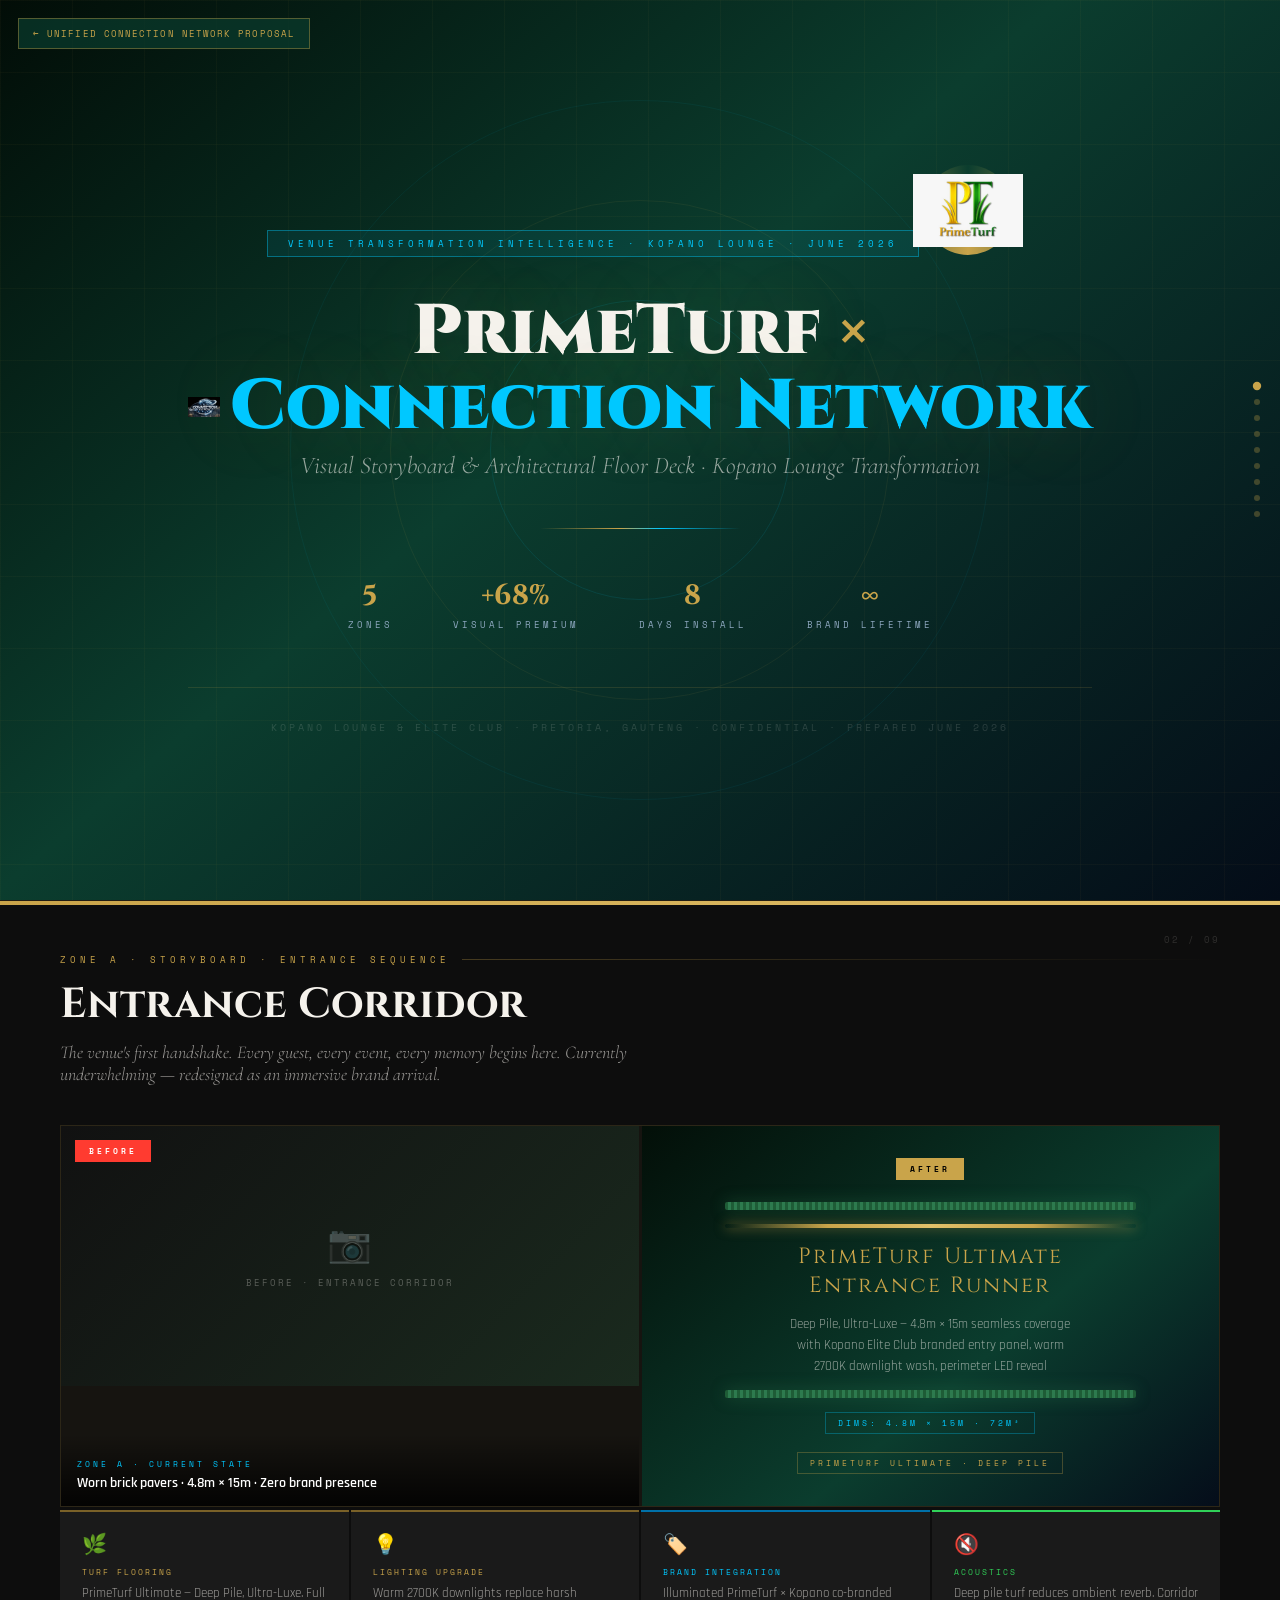
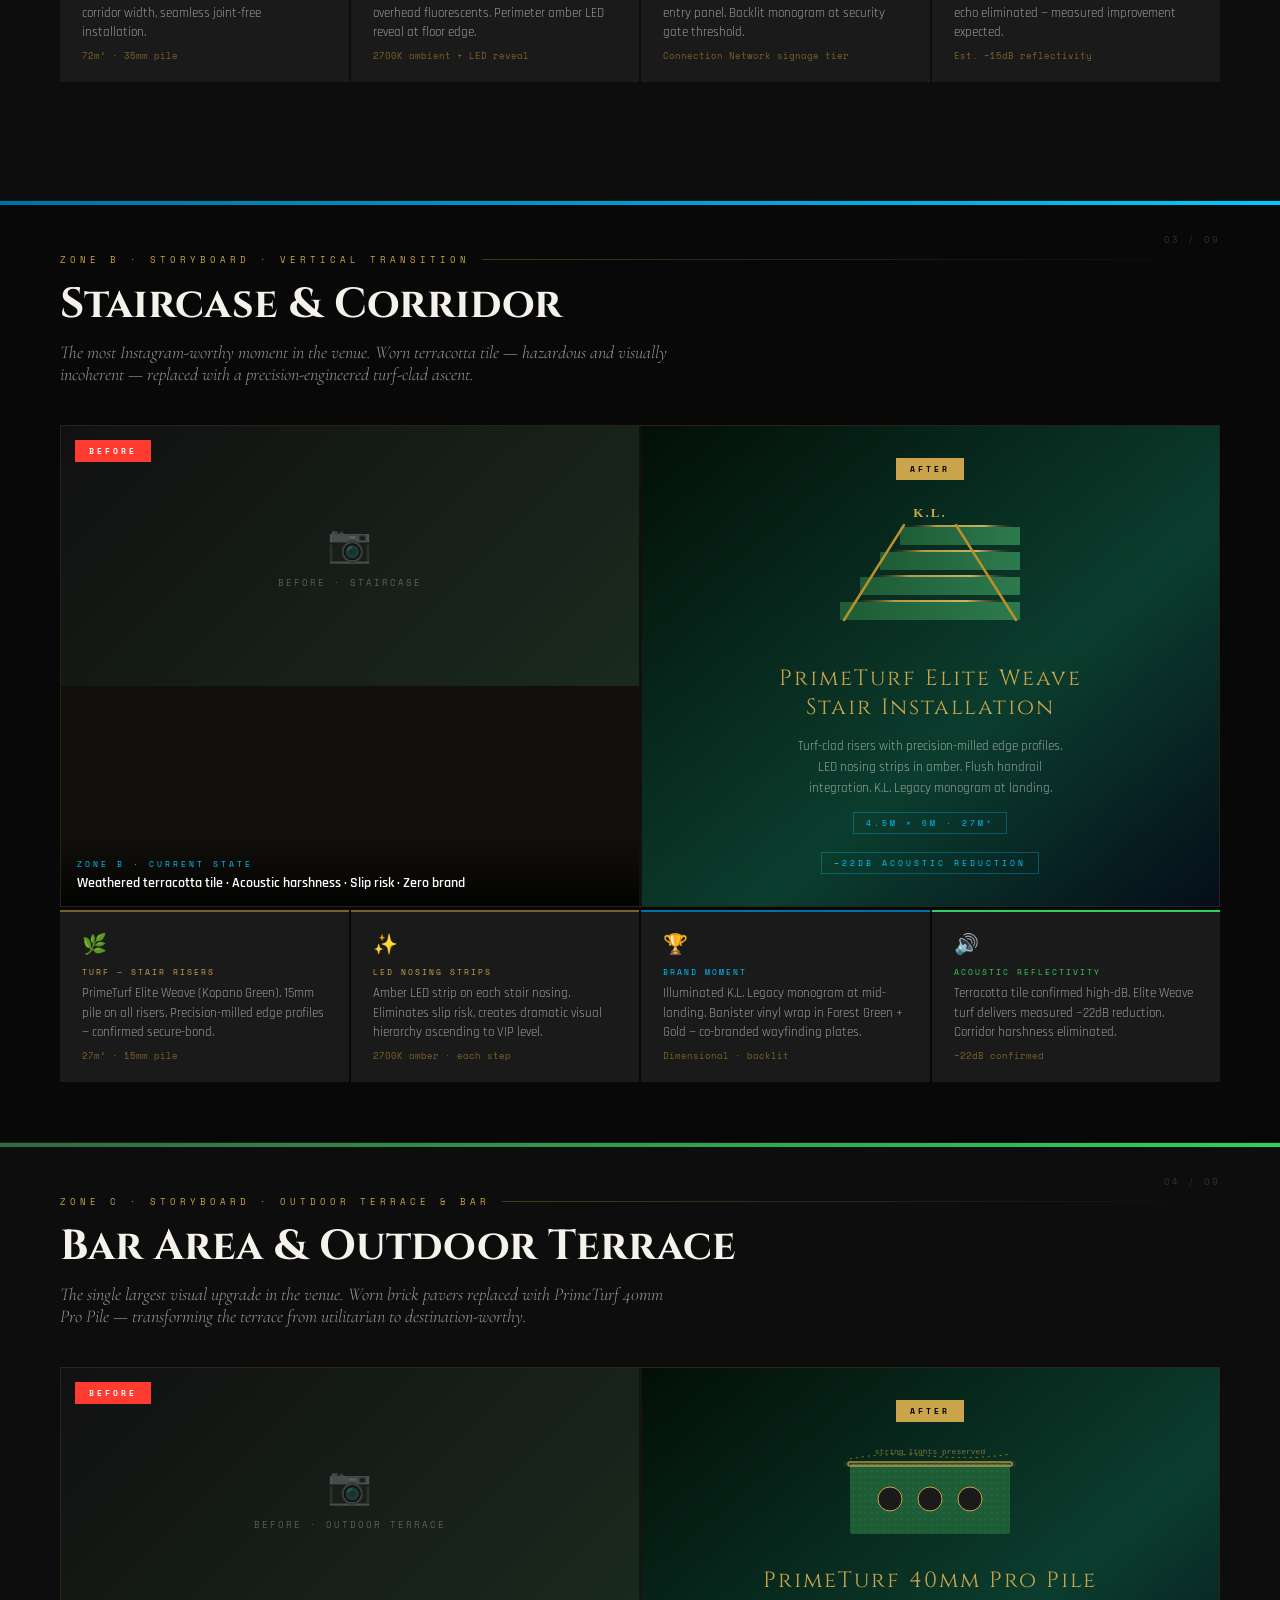
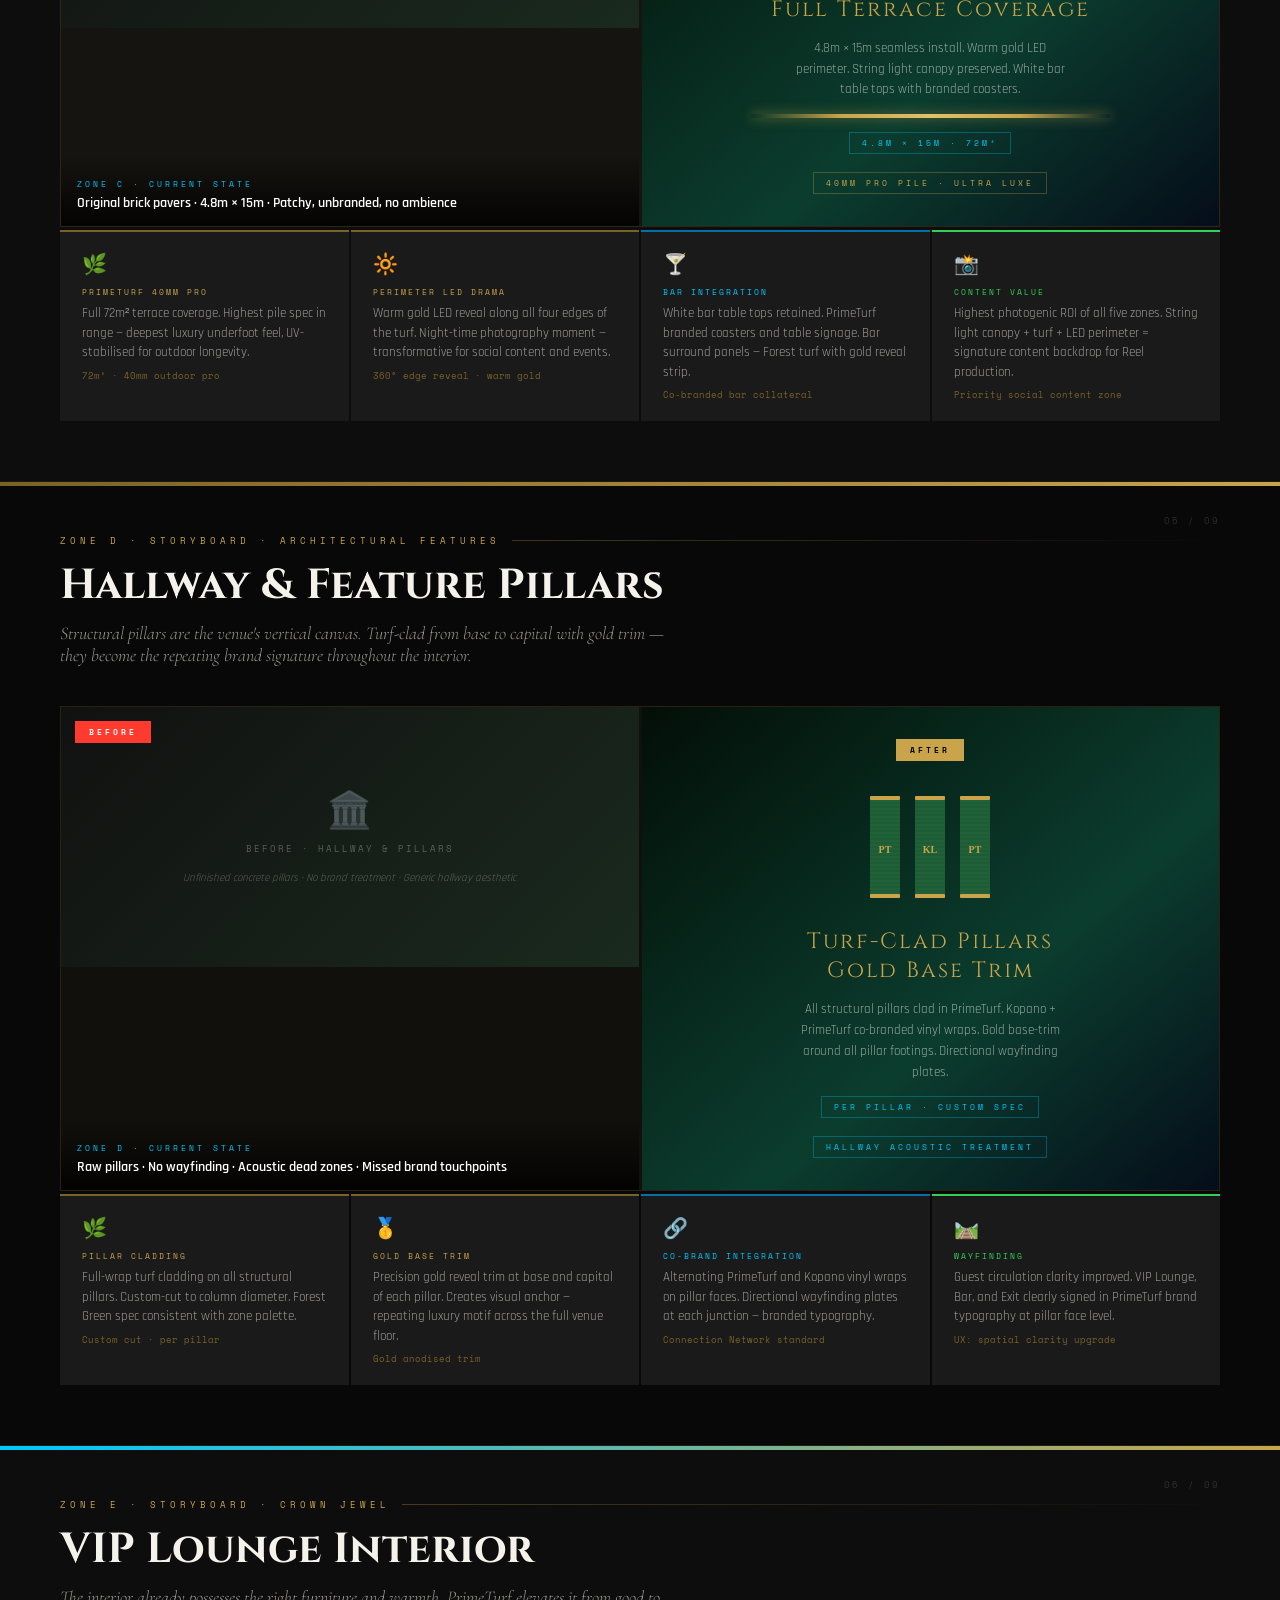
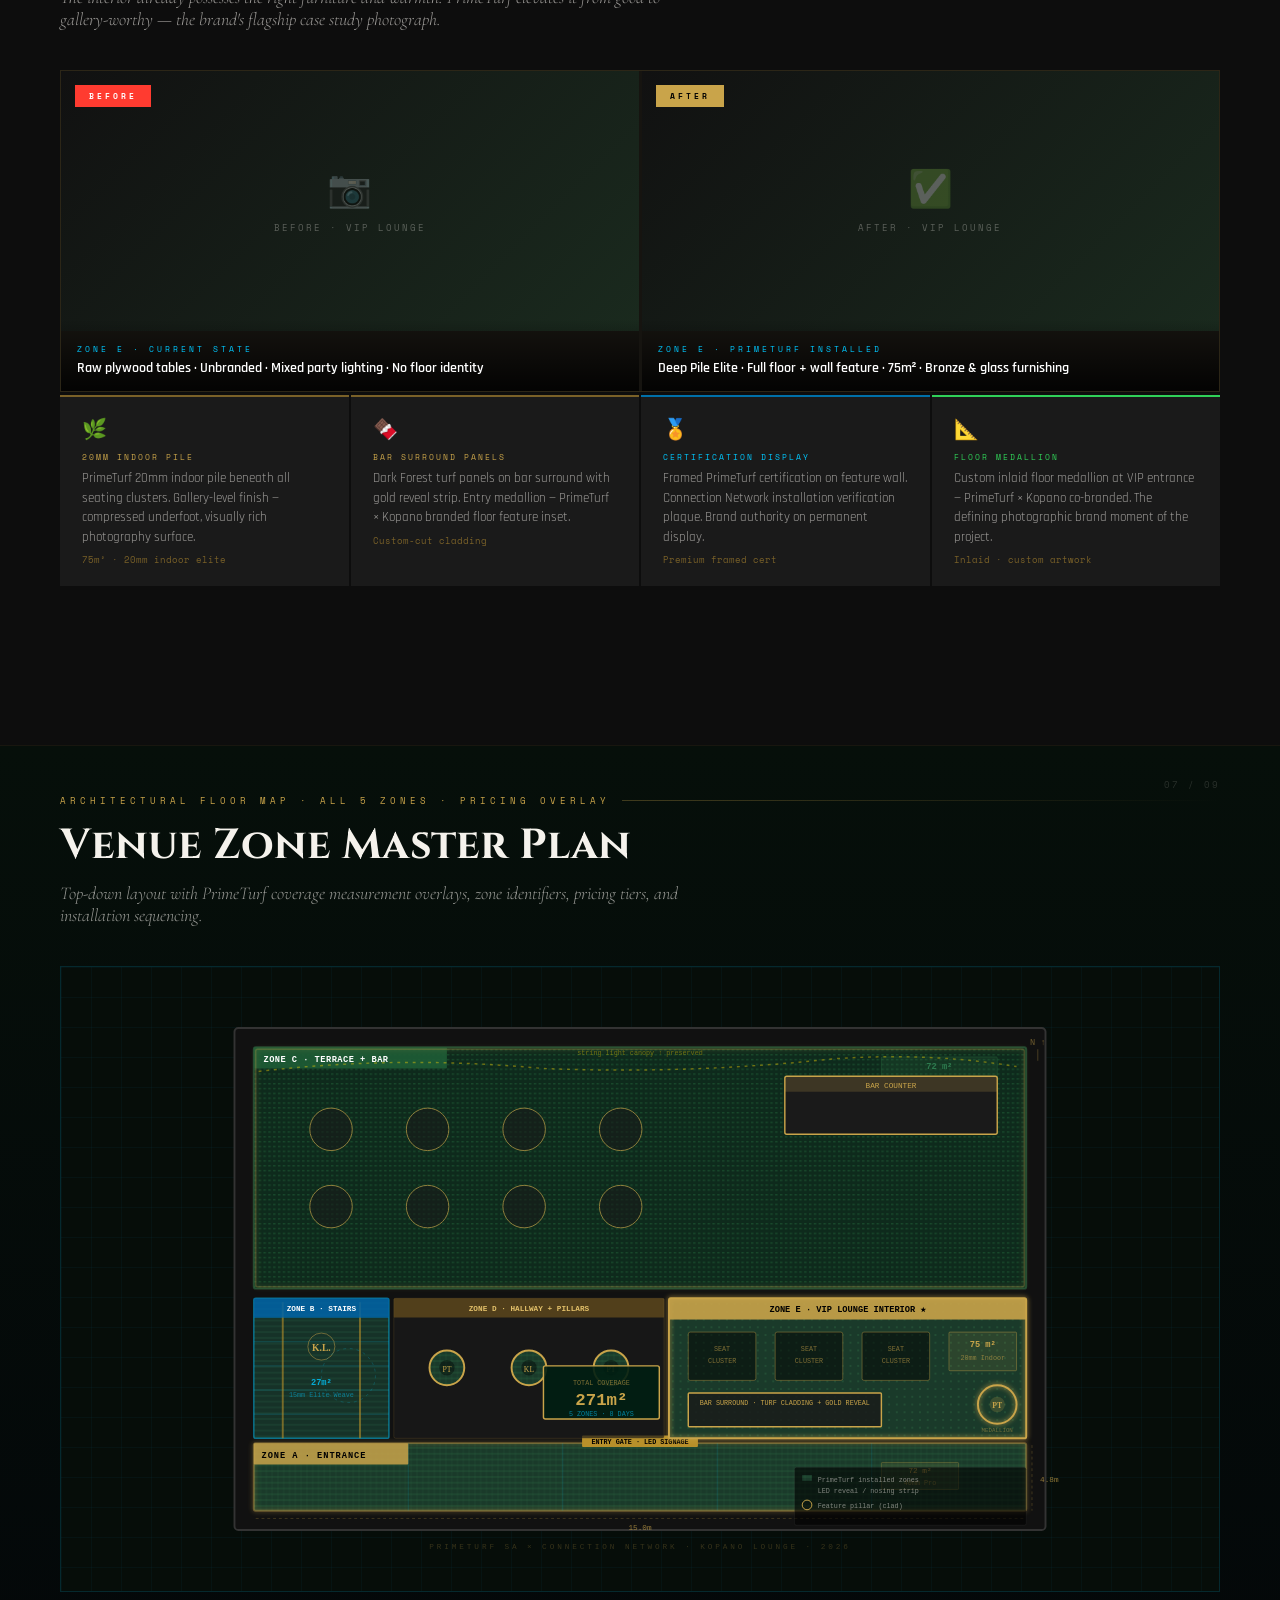
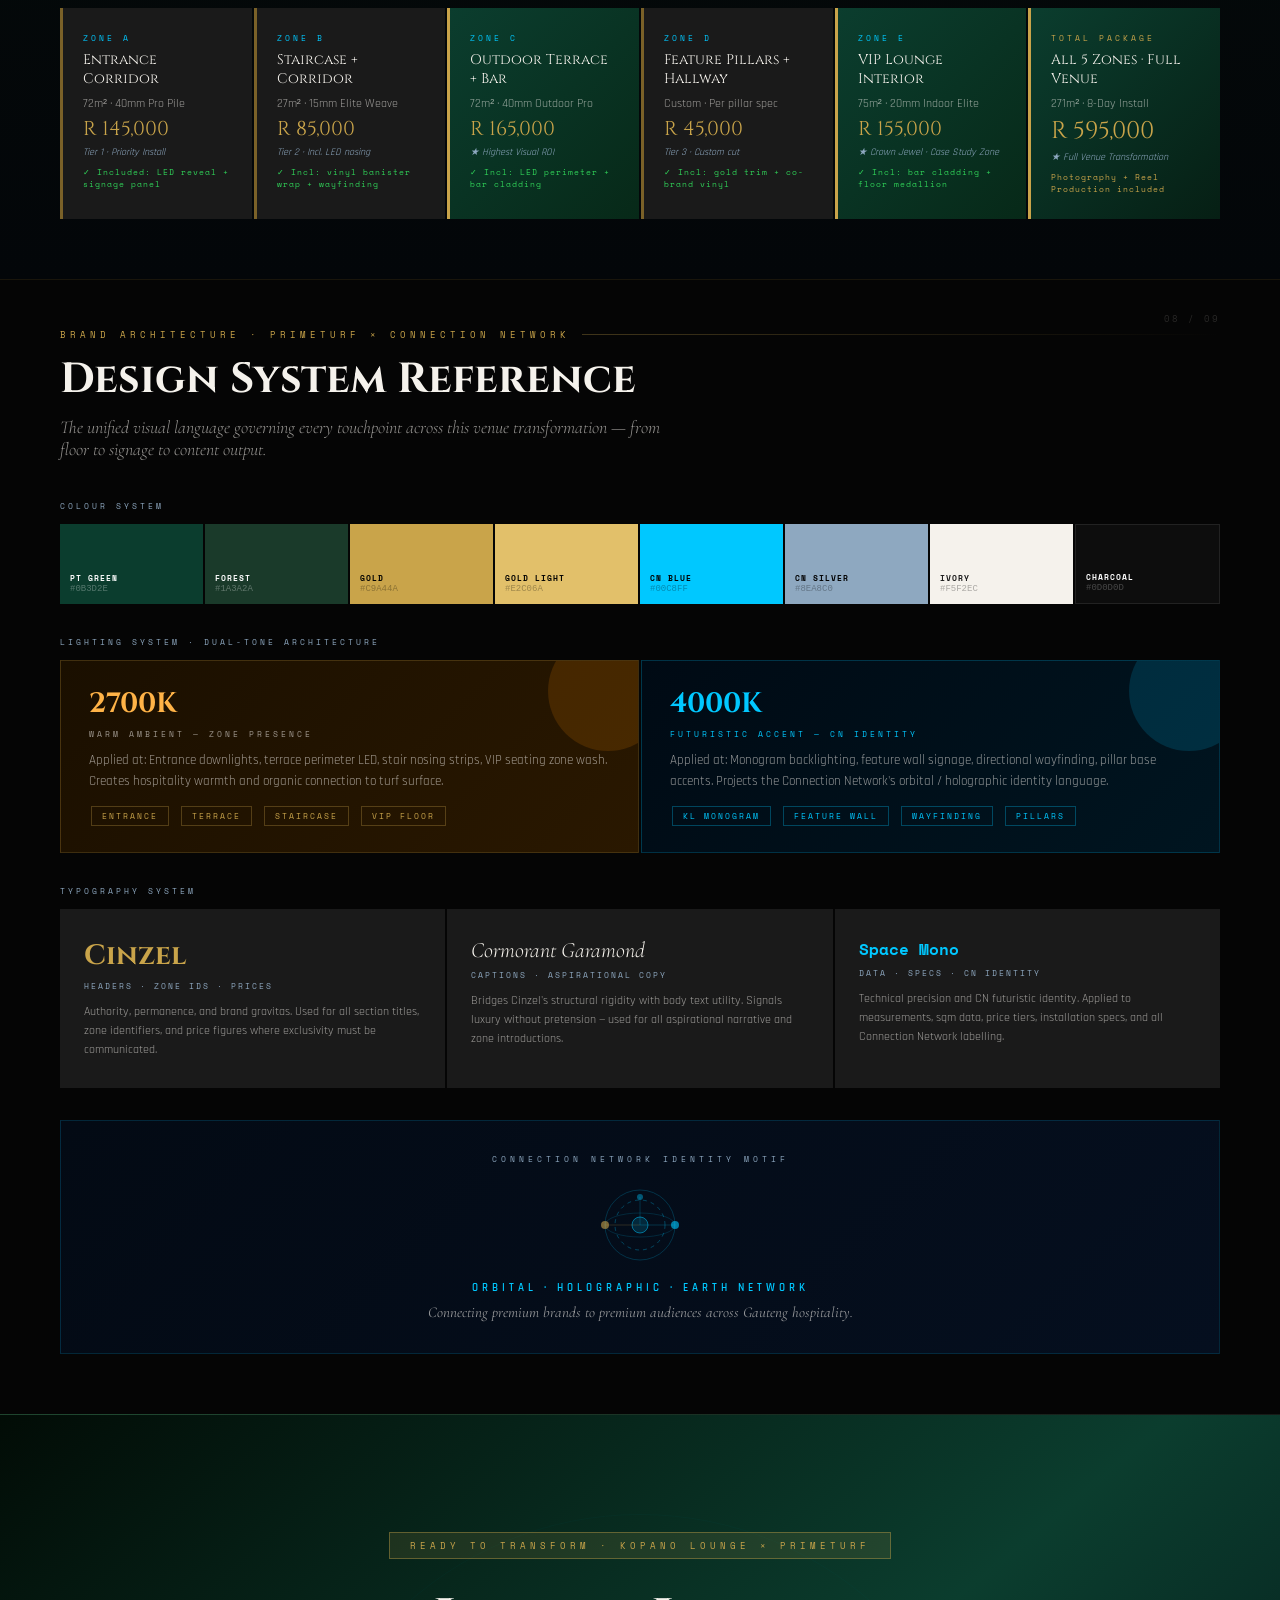
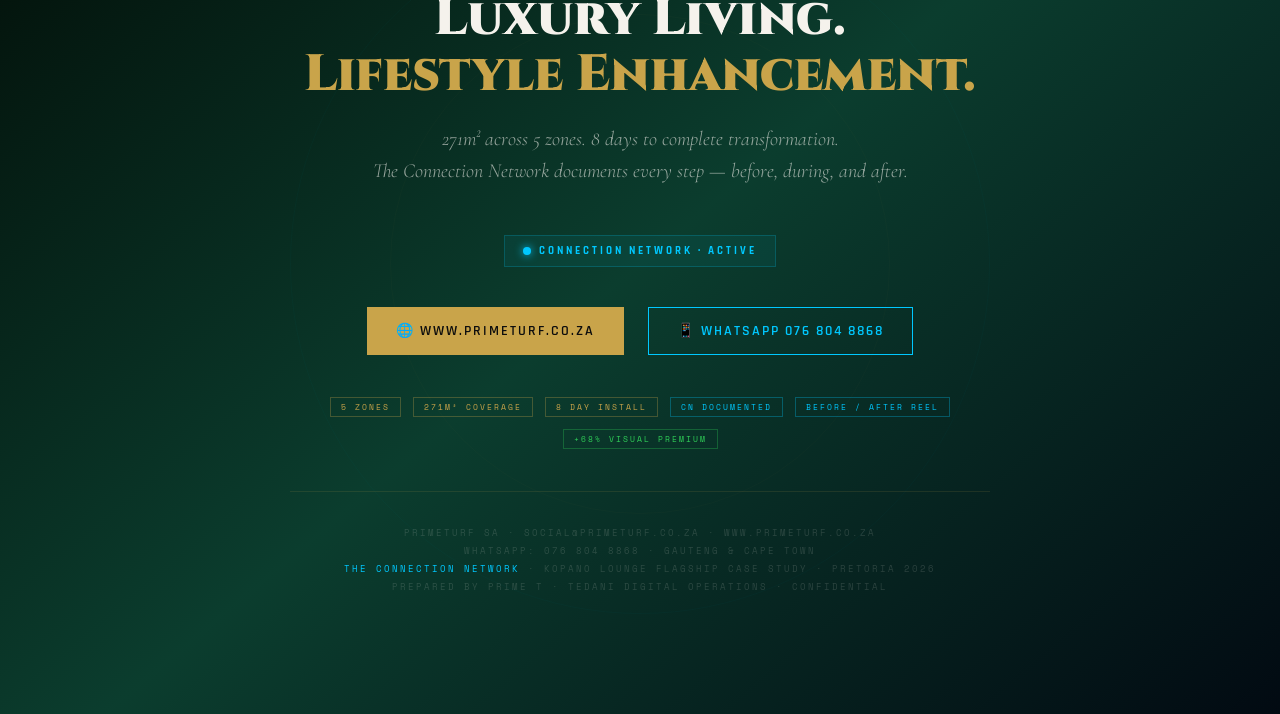
==== commit a1ed101c: "Use real partner logos instead of drawn marks/initials Drops in the actual brand assets for The Conn" ====
--- a/proposals/primeturf-storyboard.html
+++ b/proposals/primeturf-storyboard.html
@@ -800,12 +800,15 @@
     <div class="cover-badge">Venue Transformation Intelligence · Kopano Lounge · June 2026</div>
 
     <div class="cover-logo-pt">
-      <span class="monogram">PT</span>
+      <img src="../assets/logos/primeturf.jpg" alt="PrimeTurf" style="width:110px; height:auto; object-fit:contain;">
     </div>
 
     <h1 class="cover-h1">
       PrimeTurf <span class="x">×</span><br>
-      <span class="cn">Connection Network</span>
+      <span class="cn" style="display:inline-flex; align-items:center; gap:10px;">
+        <img src="../assets/logos/connection-network.jpg" alt="The Connection Network" style="width:32px; height:32px; object-fit:contain; border-radius:6px; vertical-align:middle;">
+        Connection Network
+      </span>
     </h1>
     <p class="cover-sub">Visual Storyboard & Architectural Floor Deck · Kopano Lounge Transformation</p>
 
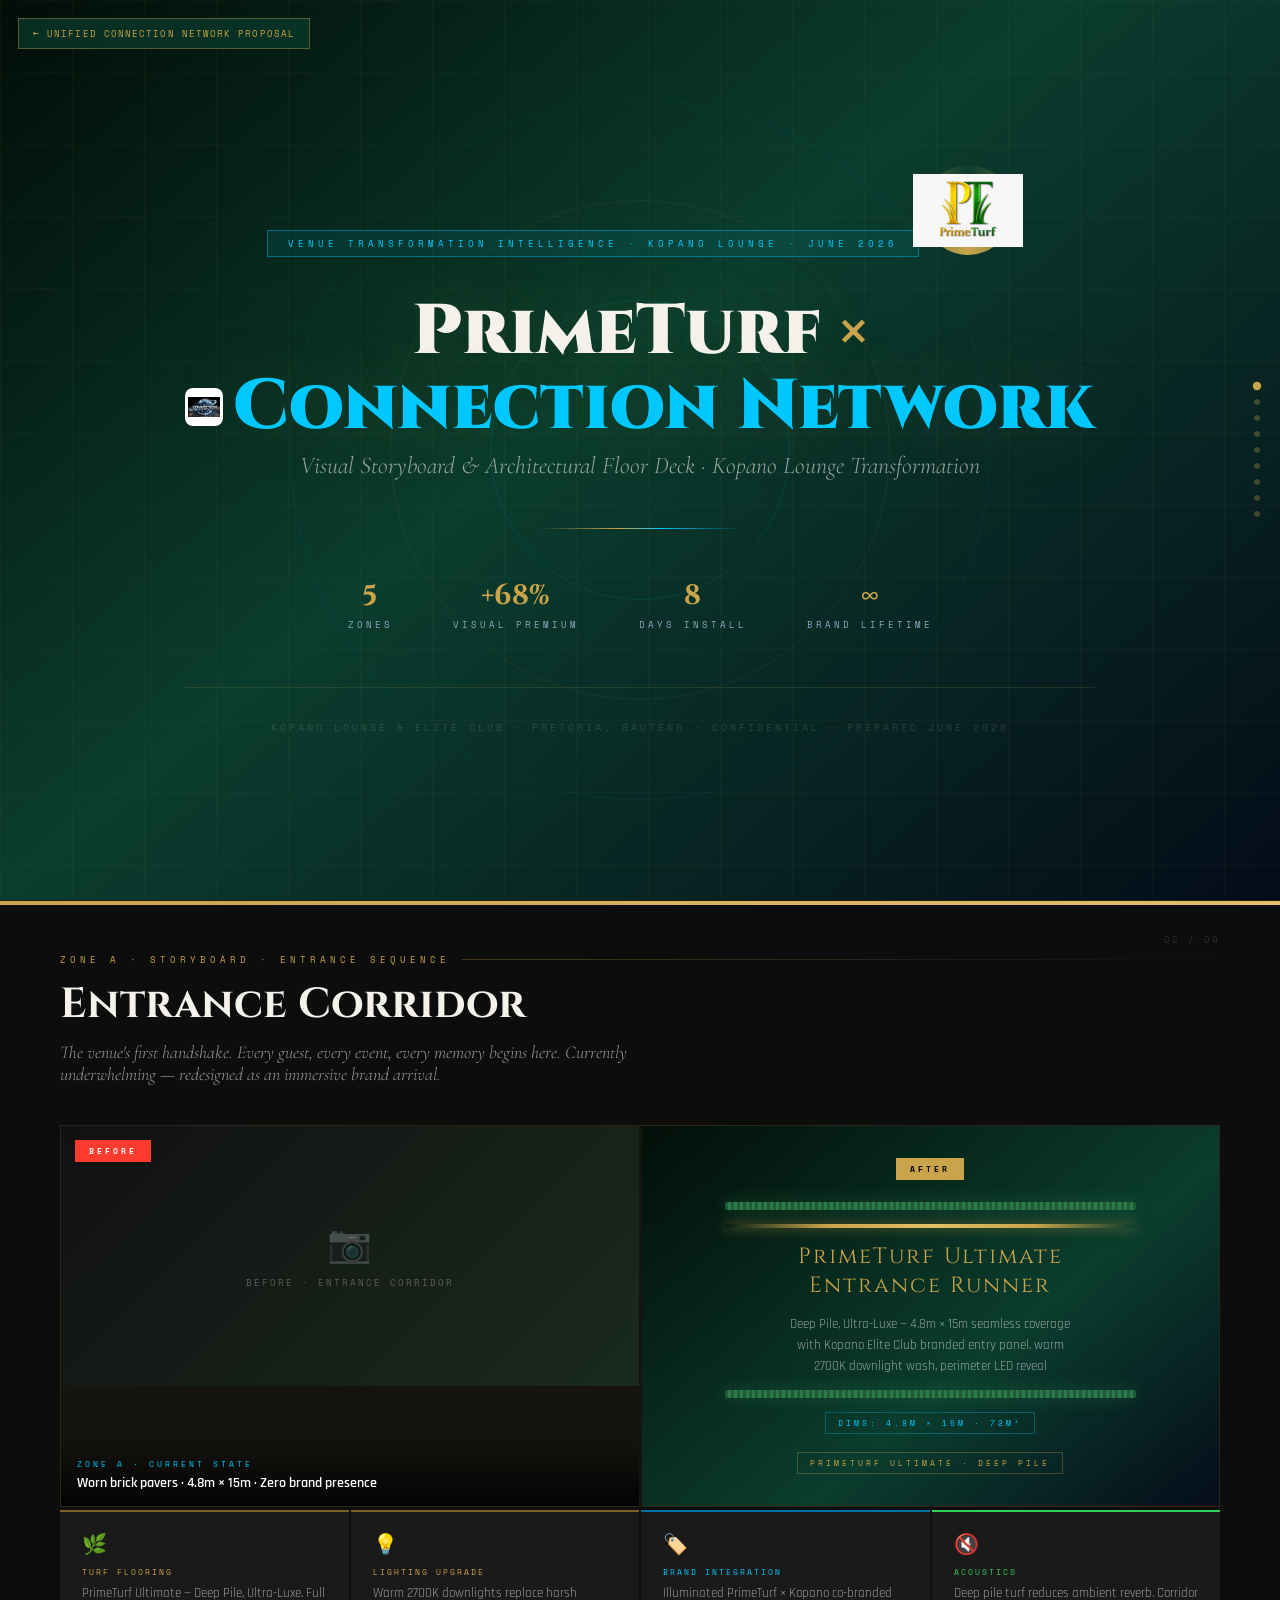
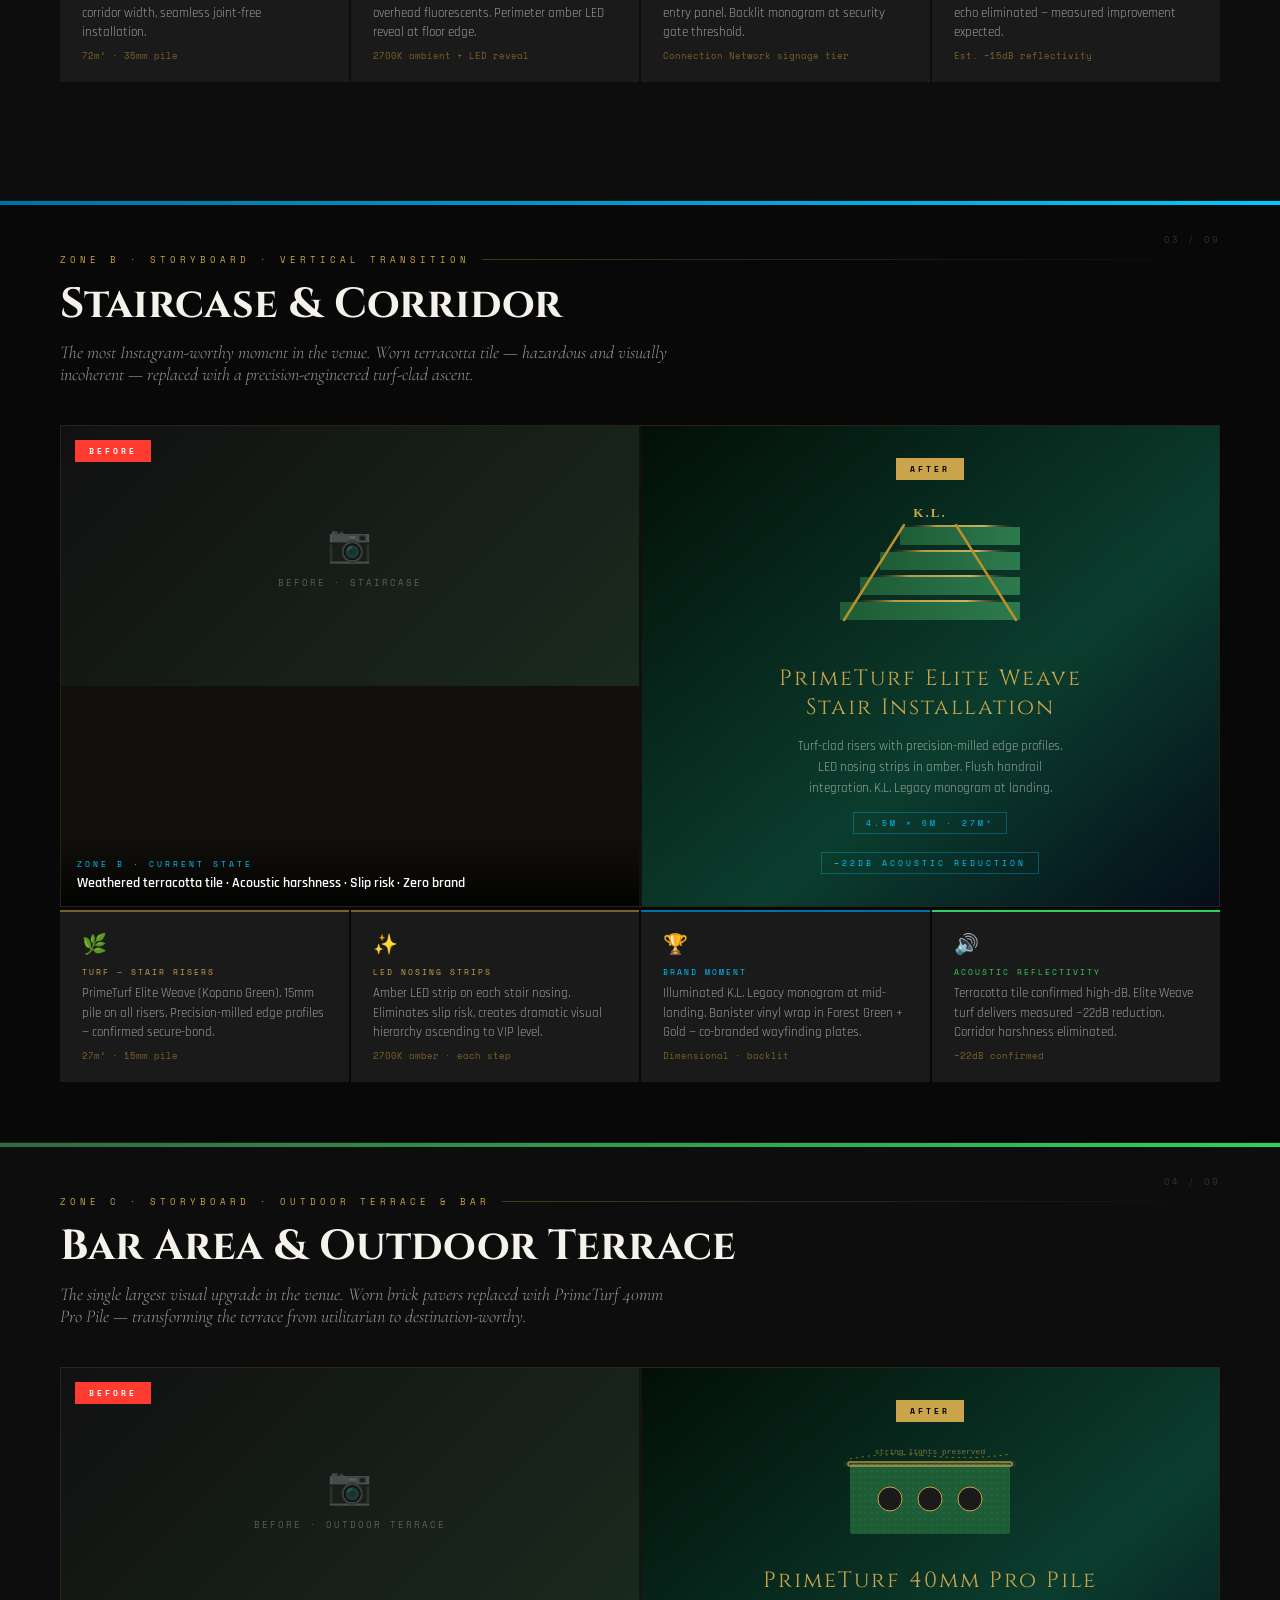
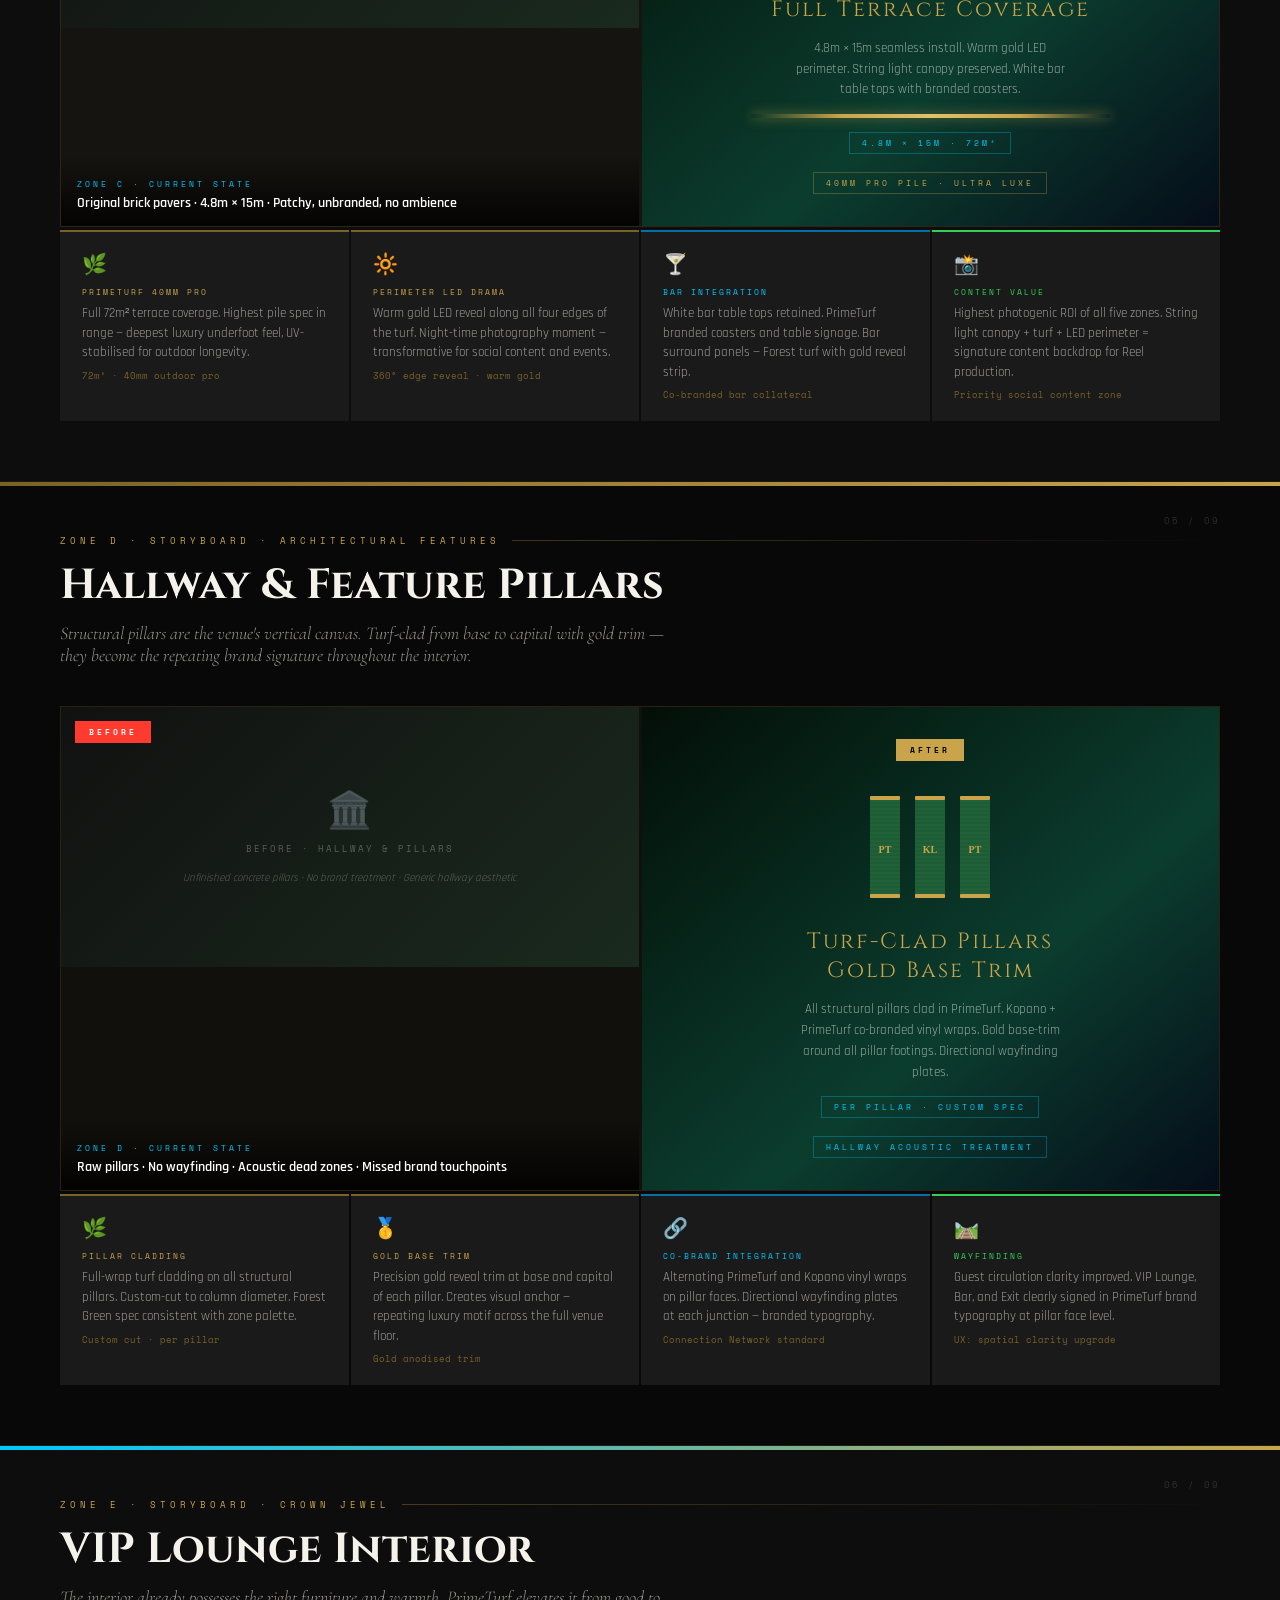
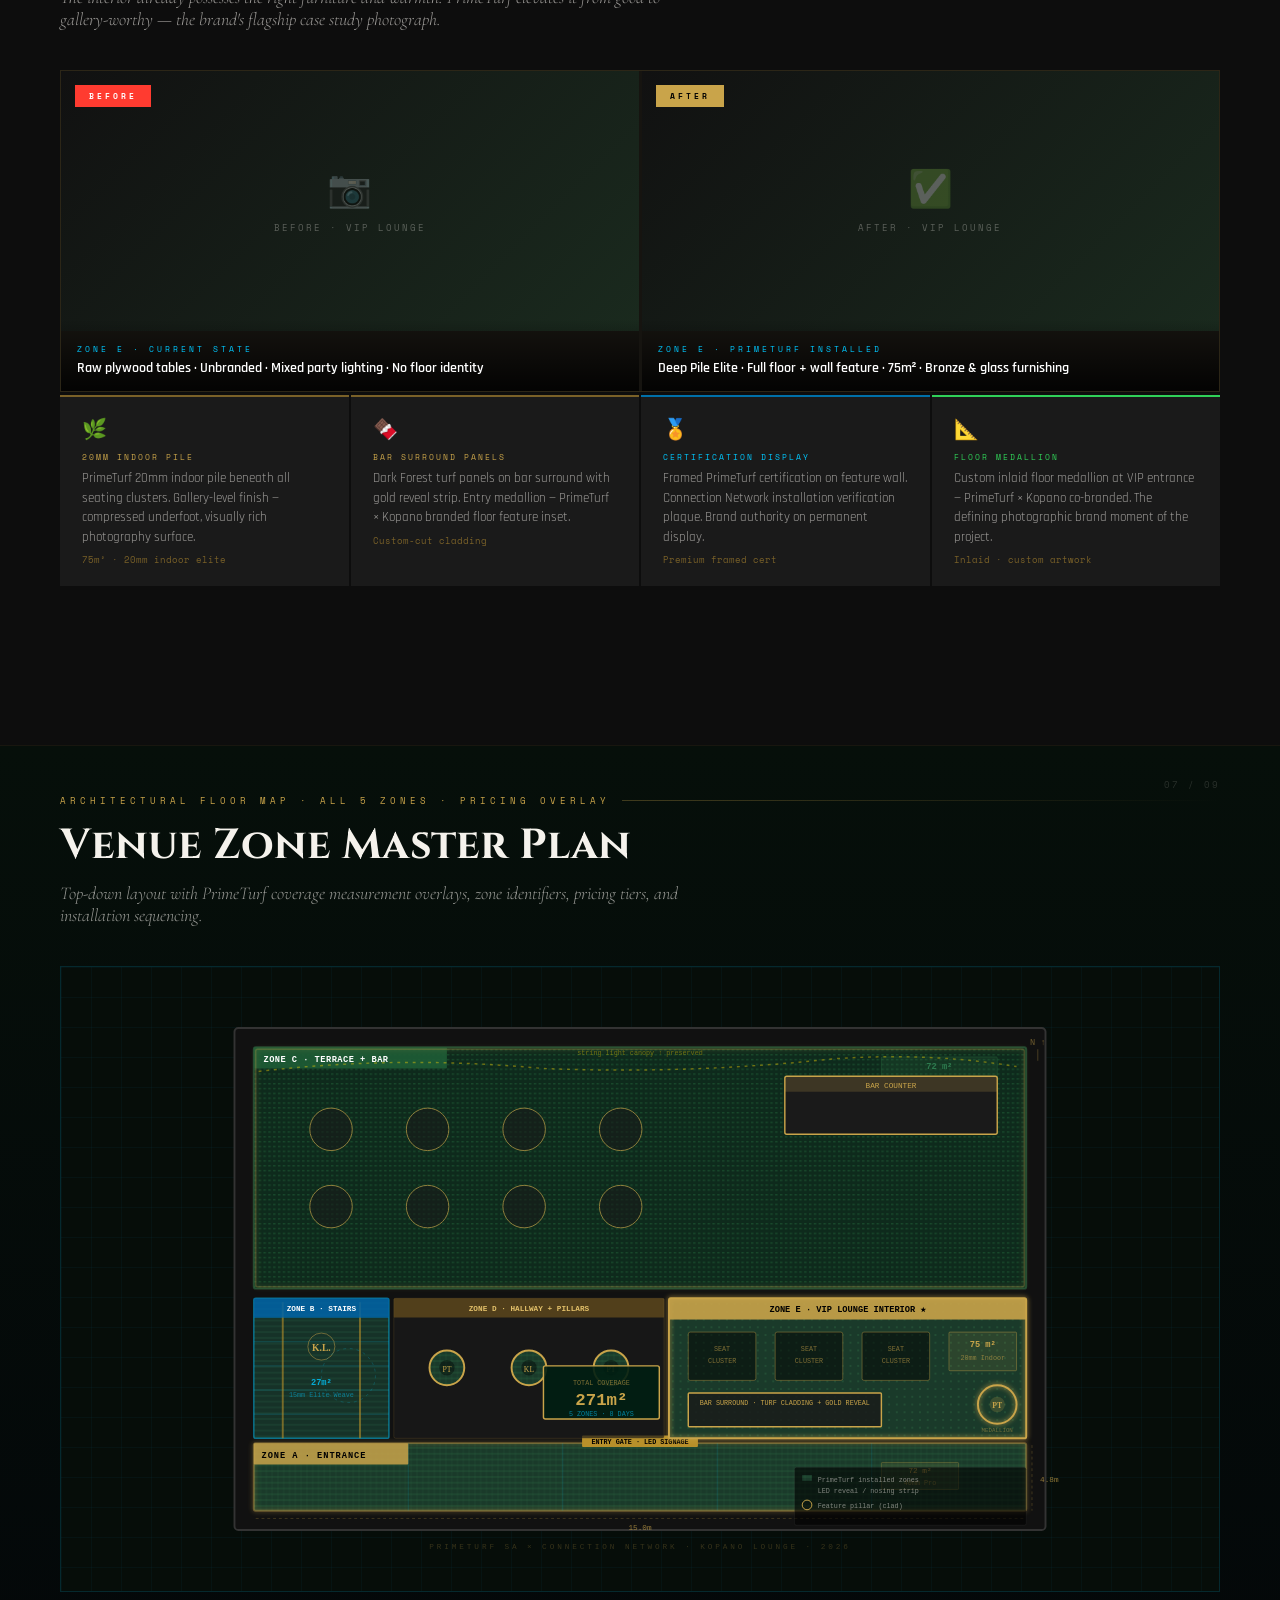
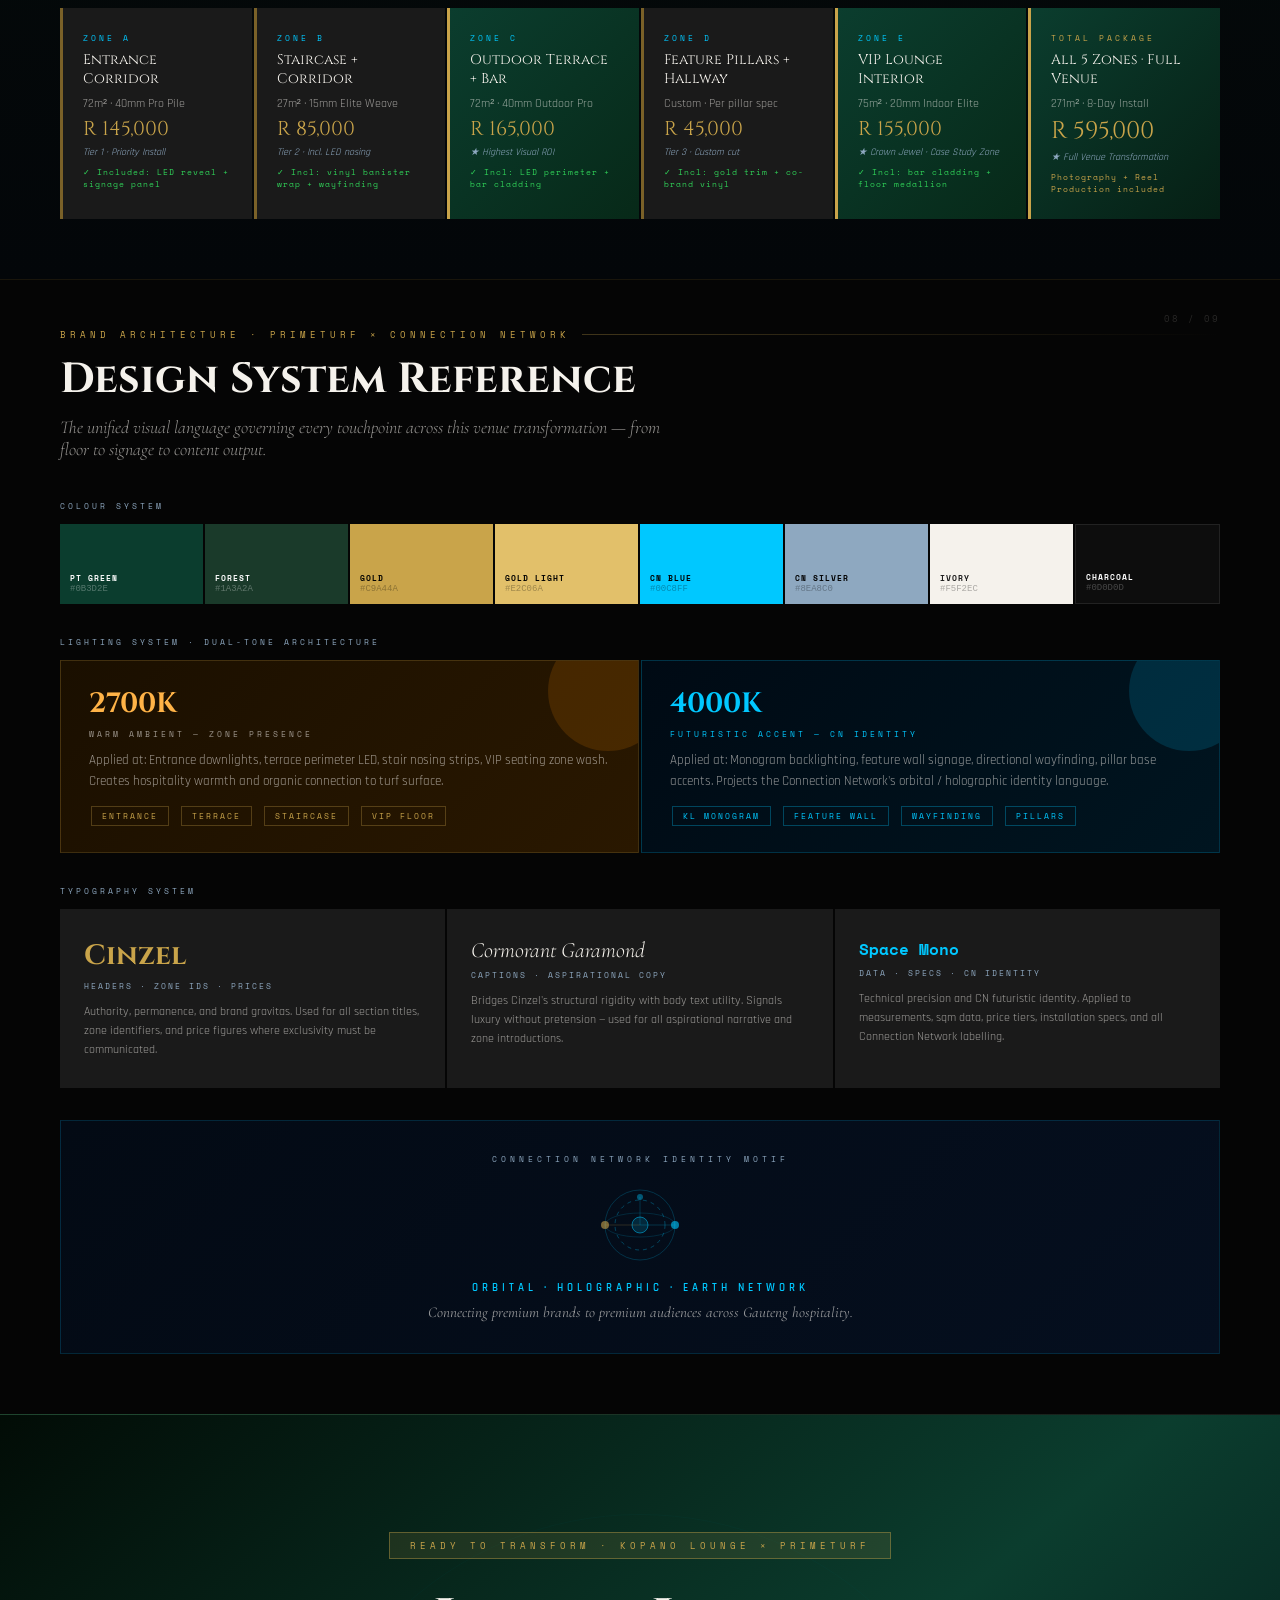
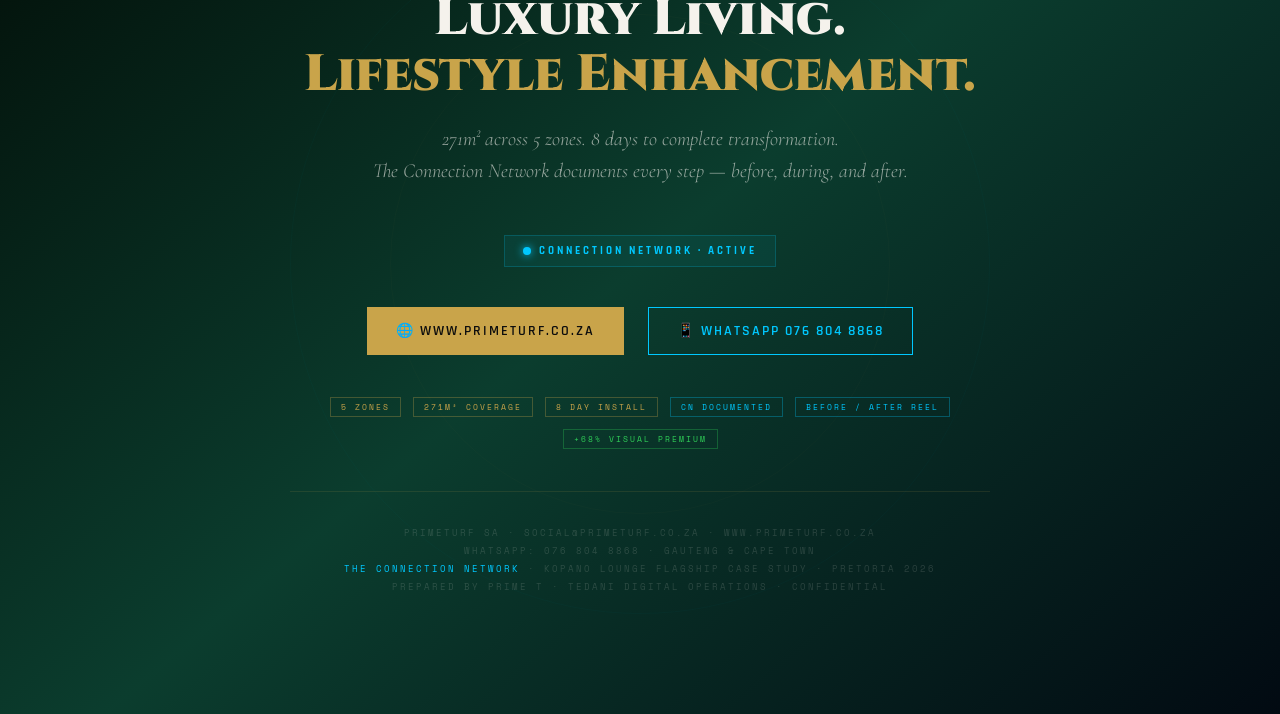
==== commit 35925869: "Give dark-background logos a white backing plate for contrast The Connection Network and CrossTech l" ====
--- a/proposals/primeturf-storyboard.html
+++ b/proposals/primeturf-storyboard.html
@@ -806,7 +806,9 @@
     <h1 class="cover-h1">
       PrimeTurf <span class="x">×</span><br>
       <span class="cn" style="display:inline-flex; align-items:center; gap:10px;">
-        <img src="../assets/logos/connection-network.jpg" alt="The Connection Network" style="width:32px; height:32px; object-fit:contain; border-radius:6px; vertical-align:middle;">
+        <span style="display:inline-flex; width:38px; height:38px; background:#fff; border-radius:8px; padding:3px; box-sizing:border-box; flex-shrink:0;">
+          <img src="../assets/logos/connection-network.jpg" alt="The Connection Network" style="width:100%; height:100%; object-fit:contain; border-radius:5px;">
+        </span>
         Connection Network
       </span>
     </h1>
